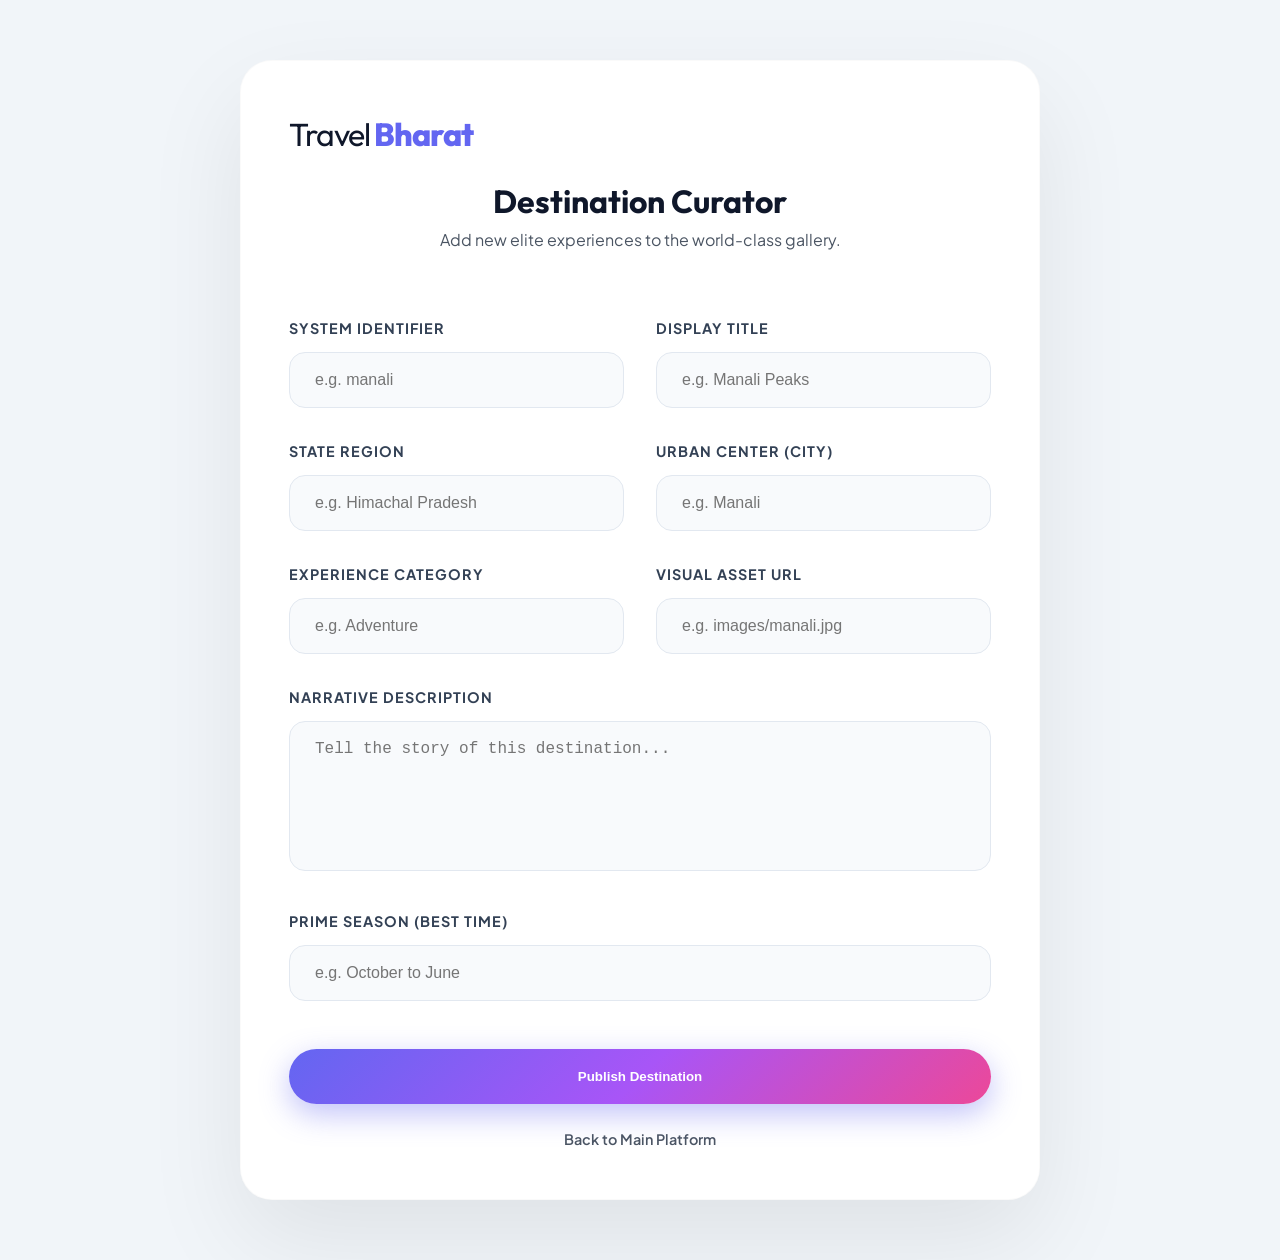
==== admin.html @ af8254ac "first commit" ====
<!DOCTYPE html>
<html lang="en">
<head>
    <meta charset="UTF-8">
    <meta name="viewport" content="width=device-width, initial-scale=1.0">
    <title>Elite Curator Panel | TravelBharat</title>
    <link rel="stylesheet" href="style.css">
    <style>
        .admin-wrapper {
            max-width: 800px;
            margin: 60px auto; 
            padding: 3rem;
            background: white;
            border-radius: 32px;
            box-shadow: 0 40px 100px rgba(0,0,0,0.08);
            border: 1px solid rgba(0,0,0,0.02);
        }
        .form-group {
            margin-bottom: 2rem;
        }
        .form-group label {
            display: block;
            font-weight: 700;
            margin-bottom: 0.75rem;
            font-size: 0.9rem;
            color: var(--text-secondary);
            text-transform: uppercase;
            letter-spacing: 1px;
        }
        .lux-input {
            width: 100%;
            padding: 18px 25px;
            border: 1px solid #e2e8f0;
            border-radius: 16px;
            font-size: 1rem;
            background: #f8fafc;
            transition: 0.3s;
            outline: none;
        }
        .lux-input:focus {
            border-color: var(--primary);
            background: white;
            box-shadow: 0 0 0 4px var(--primary-glow);
        }
        .lux-textarea {
            height: 150px;
            resize: none;
        }
    </style>
</head>
<body style="background: #f1f5f9;">

<div class="admin-wrapper">
    <div style="text-align: center; margin-bottom: 4rem;">
        <h1 class="logo">Travel<b>Bharat</b></h1>
        <h2 style="font-family: 'Outfit'; font-size: 2rem; margin-top: 1rem;">Destination Curator</h2>
        <p style="color: var(--text-muted);">Add new elite experiences to the world-class gallery.</p>
    </div>

    <form id="placeForm">
        <div style="display: grid; grid-template-columns: 1fr 1fr; gap: 2rem;">
            <div class="form-group">
                <label>System Identifier</label>
                <input type="text" placeholder="e.g. manali" id="name" class="lux-input" required>
            </div>
            <div class="form-group">
                <label>Display Title</label>
                <input type="text" placeholder="e.g. Manali Peaks" id="title" class="lux-input" required>
            </div>
        </div>

        <div style="display: grid; grid-template-columns: 1fr 1fr; gap: 2rem;">
            <div class="form-group">
                <label>State Region</label>
                <input type="text" placeholder="e.g. Himachal Pradesh" id="state" class="lux-input" required>
            </div>
            <div class="form-group">
                <label>Urban Center (City)</label>
                <input type="text" placeholder="e.g. Manali" id="city" class="lux-input">
            </div>
        </div>

        <div style="display: grid; grid-template-columns: 1fr 1fr; gap: 2rem;">
            <div class="form-group">
                <label>Experience Category</label>
                <input type="text" placeholder="e.g. Adventure" id="category" class="lux-input">
            </div>
            <div class="form-group">
                <label>Visual Asset URL</label>
                <input type="text" placeholder="e.g. images/manali.jpg" id="image" class="lux-input">
            </div>
        </div>

        <div class="form-group">
            <label>Narrative Description</label>
            <textarea placeholder="Tell the story of this destination..." id="description" class="lux-input lux-textarea"></textarea>
        </div>

        <div class="form-group">
            <label>Prime Season (Best Time)</label>
            <input type="text" placeholder="e.g. October to June" id="bestTime" class="lux-input">
        </div>

        <div style="text-align: center; margin-top: 3rem;">
            <button type="submit" class="search-btn" style="width: 100%; padding: 20px;">Publish Destination</button>
            <a href="index.html" style="display: block; margin-top: 1.5rem; color: var(--text-muted); text-decoration: none; font-weight: 600; font-size: 0.9rem;">Back to Main Platform</a>
        </div>
    </form>
</div>

<script>
document.getElementById("placeForm").addEventListener("submit", async function(e){
    e.preventDefault();

    const data = {
        name: document.getElementById("name").value.toLowerCase(),
        title: document.getElementById("title").value,
        state: document.getElementById("state").value.toLowerCase(),
        city: document.getElementById("city").value,
        category: document.getElementById("category").value.toLowerCase(),
        image: document.getElementById("image").value,
        description: document.getElementById("description").value,
        bestTime: document.getElementById("bestTime").value
    };

    try {
        const response = await fetch("http://localhost:5000/add-place", {
            method: "POST",
            headers: { "Content-Type": "application/json" },
            body: JSON.stringify(data)
        });
        
        if (response.ok) {
            alert("Destination Published to the Elite Gallery! 🔥");
            document.getElementById("placeForm").reset();
        } else {
            alert("Failed to publish. Check server connection.");
        }
    } catch (err) {
        console.error(err);
        alert("Critical Error: Unable to reach the publishing engine.");
    }
});
</script>

</body>
</html>
---- style.css ----
@import url('https://fonts.googleapis.com/css2?family=Outfit:wght@300;400;500;600;700;800&family=Plus+Jakarta+Sans:ital,wght@0,300;0,400;0,500;0,600;0,700;0,800;1,400&display=swap');

:root {
    --primary: #6366f1;
    --primary-glow: rgba(99, 102, 241, 0.4);
    --secondary: #ec4899;
    --accent: #f59e0b;
    --dark: #0f172a;
    --dark-surface: #1e293b;
    --light-surface: #ffffff;
    --bg-main: #f8fafc;
    --text-primary: #0f172a;
    --text-secondary: #334155;
    /* Darkened from #475569 */
    --text-muted: #4b5563;
    /* Darkened from #94a3b8 */

    --grad-main: linear-gradient(135deg, #6366f1 0%, #a855f7 50%, #ec4899 100%);
    --grad-surface: linear-gradient(to bottom right, rgba(255, 255, 255, 0.9), rgba(255, 255, 255, 0.4));

    --shadow-lux: 0 20px 50px rgba(0, 0, 0, 0.05);
    --shadow-glow: 0 10px 30px var(--primary-glow);

    --radius-lg: 24px;
    --radius-xl: 32px;
}

* {
    margin: 0;
    padding: 0;
    box-sizing: border-box;
    scroll-behavior: smooth;
}

body {
    background-color: #f8fafc;
    background-image:
        radial-gradient(at 0% 0%, rgba(99, 102, 241, 0.05) 0px, transparent 50%),
        radial-gradient(at 50% 0%, rgba(168, 85, 247, 0.05) 0px, transparent 50%),
        radial-gradient(at 100% 0%, rgba(236, 72, 153, 0.05) 0px, transparent 50%),
        radial-gradient(at 50% 50%, rgba(255, 255, 255, 0.8) 0px, transparent 100%);
    background-attachment: fixed;
    color: var(--text-primary);
    font-family: 'Plus Jakarta Sans', sans-serif;
    line-height: 1.6;
    overflow-x: hidden;
}

/* SUBTLE NOISE OVERLAY */
body::after {
    content: "";
    position: fixed;
    top: 0;
    left: 0;
    width: 100vw;
    height: 100vh;
    background-image: url("https://www.transparenttextures.com/patterns/p6.png");
    opacity: 0.03;
    pointer-events: none;
    z-index: 9999;
}

/* CUSTOM SELECTION */
::selection {
    background: var(--primary);
    color: white;
}

/* GLASS EFFECT */
.glass {
    background: rgba(255, 255, 255, 0.7);
    backdrop-filter: blur(20px) saturate(180%);
    -webkit-backdrop-filter: blur(20px) saturate(180%);
    border: 1px solid rgba(255, 255, 255, 0.3);
}

/* NAVBAR - HIGH END GLASS */
.navbar {
    display: flex;
    justify-content: space-between;
    align-items: center;
    padding: 1.25rem 8%;
    position: fixed;
    top: 0;
    left: 0;
    right: 0;
    z-index: 2000;
    transition: all 0.4s ease;
}

.navbar.scrolled {
    padding: 0.75rem 8%;
    background: rgba(255, 255, 255, 0.85);
    backdrop-filter: blur(15px);
    box-shadow: 0 10px 30px rgba(0, 0, 0, 0.03);
}

/* LOGO - SOPHISTICATED TYPOGRAPHY */
.logo {
    font-family: 'Outfit', sans-serif;
    font-size: 2rem;
    font-weight: 400;
    /* Light for 'Travel' */
    color: var(--dark);
    letter-spacing: -1px;
    display: flex;
    align-items: center;
    text-transform: none;
}

.logo b {
    font-weight: 800;
    /* Bold for 'Bharat' */
    color: var(--primary);
    margin-left: 4px;
}

/* STATE DISCOVERY BOXES */
.states-strip-wrapper {
    padding: 4rem 0;
    margin: 40px 0;
    background: rgba(241, 245, 249, 0.5);
    /* Subtle background for the section */
    border-radius: 40px;
}

.states-strip {
    display: flex;
    flex-wrap: wrap;
    justify-content: center;
    gap: 2rem;
    list-style: none;
    padding: 0 5%;
}

.state-item {
    text-decoration: none;
    color: var(--text-primary);
    background: white;
    padding: 20px 35px;
    border-radius: 24px;
    border: 1px solid rgba(0, 0, 0, 0.04);
    box-shadow: 0 10px 30px rgba(0, 0, 0, 0.02);
    transition: all 0.5s cubic-bezier(0.175, 0.885, 0.32, 1.275);
    display: flex;
    flex-direction: column;
    align-items: center;
    text-align: center;
    gap: 8px;
    min-width: 220px;
}

.state-item:hover {
    transform: translateY(-10px) scale(1.02);
    box-shadow: 0 30px 60px rgba(0, 0, 0, 0.08);
    border-color: var(--primary);
    background: linear-gradient(to right, white, #f8faff);
}

.state-item b {
    font-size: 1.1rem;
    font-weight: 800;
    color: var(--dark);
    display: block;
}

.nav-links {
    display: flex;
    gap: 2.5rem;
    list-style: none;
}

.nav-links a {
    text-decoration: none;
    color: var(--text-primary);
    font-weight: 700;
    font-size: 0.95rem;
    text-transform: uppercase;
    letter-spacing: 1px;
    transition: 0.3s;
    position: relative;
    opacity: 0.95;
}

.nav-links a::after {
    content: '';
    position: absolute;
    bottom: -5px;
    left: 0;
    width: 0;
    height: 2px;
    background: var(--grad-main);
    transition: 0.3s;
}

.nav-links a:hover::after {
    width: 100%;
}

/* LUXURY HERO */
.hero {
    min-height: 100vh;
    display: flex;
    align-items: center;
    justify-content: center;
    padding: 0 8%;
    background:
        radial-gradient(circle at 20% 30%, rgba(99, 102, 241, 0.08), transparent 40%),
        radial-gradient(circle at 80% 70%, rgba(236, 72, 153, 0.08), transparent 40%),
        radial-gradient(circle at 50% 50%, #f8fafc, #f1f5f9);
    position: relative;
    overflow: hidden;
}

.hero::before {
    content: '';
    position: absolute;
    width: 200%;
    height: 200%;
    top: -50%;
    left: -50%;
    background: url('https://www.transparenttextures.com/patterns/cloudy-day.png');
    opacity: 0.05;
    animation: rotateBg 100s linear infinite;
    pointer-events: none;
}

@keyframes rotateBg {
    from {
        transform: rotate(0deg);
    }

    to {
        transform: rotate(360deg);
    }
}

.hero-content {
    max-width: 900px;
    text-align: center;
    z-index: 10;
}

.hero h2 {
    font-family: 'Outfit', sans-serif;
    font-size: clamp(3rem, 8vw, 6rem);
    font-weight: 800;
    line-height: 1;
    margin-bottom: 1.5rem;
    letter-spacing: -3px;
    animation: fadeInUp 1s cubic-bezier(0.19, 1, 0.22, 1);
}

.hero p {
    font-size: clamp(1.1rem, 2vw, 1.4rem);
    color: var(--text-secondary);
    margin-bottom: 3rem;
    animation: fadeInUp 1s 0.2s cubic-bezier(0.19, 1, 0.22, 1) both;
}

/* PREMIUM SEARCH BAR */
.search-wrapper {
    background: white;
    padding: 10px;
    border-radius: 100px;
    display: flex;
    align-items: center;
    box-shadow: 0 30px 60px rgba(0, 0, 0, 0.08);
    border: 1px solid rgba(99, 102, 241, 0.1);
    animation: fadeInUp 1s 0.4s both;
}

.search-box {
    flex: 1;
    border: none;
    padding: 15px 30px;
    font-size: 1.1rem;
    outline: none;
    border-radius: 100px;
}

.search-btn {
    background: var(--grad-main);
    color: white;
    border: none;
    padding: 15px 45px;
    border-radius: 100px;
    font-weight: 700;
    cursor: pointer;
    box-shadow: var(--shadow-glow);
    transition: transform 0.3s, box-shadow 0.3s;
}

.search-btn:hover {
    transform: scale(1.05);
    box-shadow: 0 15px 40px rgba(99, 102, 241, 0.6);
}

/* SECTION STYLING */
section {
    padding: 120px 8%;
}

.section-tag {
    display: block;
    text-align: center;
    text-transform: uppercase;
    font-size: 0.8rem;
    font-weight: 800;
    letter-spacing: 3px;
    color: var(--primary);
    margin-bottom: 1rem;
}

.section-title {
    font-family: 'Outfit', sans-serif;
    font-size: 3rem;
    font-weight: 800;
    text-align: center;
    margin-bottom: 4rem;
}

/* LUXURY CARDS */
.grid-container {
    display: grid;
    grid-template-columns: repeat(auto-fill, minmax(320px, 1fr));
    gap: 3rem;
    justify-content: center;
}

.lux-card {
    background: var(--light-surface);
    border-radius: var(--radius-lg);
    overflow: hidden;
    box-shadow: var(--shadow-lux);
    transition: all 0.5s cubic-bezier(0.165, 0.84, 0.44, 1);
    position: relative;
    border: 1px solid rgba(0, 0, 0, 0.02);
}

.lux-card::before {
    content: '';
    position: absolute;
    inset: 0;
    border-radius: var(--radius-lg);
    padding: 2px;
    background: var(--grad-main);
    -webkit-mask: linear-gradient(#fff 0 0) content-box, linear-gradient(#fff 0 0);
    -webkit-mask-composite: xor;
    mask-composite: exclude;
    opacity: 0;
    transition: 0.5s;
}

.lux-card:hover {
    transform: translateY(-15px) scale(1.02);
    box-shadow: 0 40px 80px rgba(0, 0, 0, 0.1);
}

.lux-card:hover::before {
    opacity: 1;
}

.card-img-wrapper {
    height: 350px;
    overflow: hidden;
    position: relative;
}

.card-img-wrapper img {
    width: 100%;
    height: 100%;
    object-fit: cover;
    transition: transform 0.8s cubic-bezier(0.165, 0.84, 0.44, 1);
}

.lux-card:hover .card-img-wrapper img {
    transform: scale(1.1);
}

.card-badge {
    position: absolute;
    top: 20px;
    right: 20px;
    background: rgba(255, 255, 255, 0.9);
    padding: 6px 15px;
    border-radius: 50px;
    font-weight: 700;
    font-size: 0.75rem;
    backdrop-filter: blur(10px);
}

.card-content {
    padding: 2rem;
}

.card-content h3 {
    font-size: 1.5rem;
    margin-bottom: 0.75rem;
}

.card-content p {
    color: var(--text-secondary);
    font-size: 0.95rem;
}

/* STATE BUBBLES */
.state-bubbles {
    display: flex;
    flex-wrap: wrap;
    justify-content: center;
    gap: 1rem;
}

.bubble {
    padding: 15px 35px;
    background: white;
    border-radius: 100px;
    text-decoration: none;
    color: var(--text-primary);
    font-weight: 700;
    box-shadow: var(--shadow-sm);
    transition: 0.3s;
    border: 1px solid #e2e8f0;
}

.bubble:hover {
    background: var(--dark);
    color: white;
    transform: scale(1.05) rotate(2deg);
    border-color: var(--dark);
}

/* FILTERS - PREMIUM TABS */
.lux-filters {
    display: flex;
    justify-content: center;
    gap: 10px;
    margin-bottom: 3rem;
    padding: 10px;
    background: #f1f5f9;
    border-radius: 100px;
    width: fit-content;
    margin-left: auto;
    margin-right: auto;
}

.filter-tab {
    padding: 12px 25px;
    border: none;
    background: transparent;
    border-radius: 100px;
    font-weight: 600;
    cursor: pointer;
    transition: 0.3s;
    color: var(--text-secondary);
}

.filter-tab.active {
    background: white;
    color: var(--primary);
    box-shadow: 0 4px 15px rgba(0, 0, 0, 0.05);
}

/* DETAILS PAGE - CINEMATIC */
.cinematic-hero {
    height: 60vh;
    width: 100%;
    position: relative;
    display: flex;
    align-items: flex-end;
    padding: 8%;
    background-size: cover;
    background-position: center;
}

.cinematic-hero::after {
    content: '';
    position: absolute;
    inset: 0;
    background: linear-gradient(to top, var(--bg-main) 0%, transparent 100%);
}

.cinematic-title {
    position: relative;
    z-index: 10;
    font-size: clamp(3rem, 6vw, 5rem);
    color: var(--text-primary);
}

.details-layout {
    display: grid;
    grid-template-columns: 1.6fr 1fr;
    gap: 4rem;
    margin-top: -120px;
    position: relative;
    z-index: 20;
    padding-bottom: 80px;
}

.info-card {
    background: white;
    padding: 4rem;
    border-radius: var(--radius-xl);
    box-shadow: 0 40px 100px rgba(0, 0, 0, 0.06);
    border: 1px solid rgba(0, 0, 0, 0.02);
}

.description {
    font-size: 1.2rem;
    color: var(--text-secondary);
    line-height: 2;
    font-weight: 400;
    margin-bottom: 2rem;
}

/* REFINED LUXURY SHADOWS */
:root {
    --shadow-lux: 0 10px 40px rgba(0, 0, 0, 0.03);
    --shadow-hover: 0 30px 70px rgba(0, 0, 0, 0.08);
}

/* CUSTOM SCROLLBAR */
::-webkit-scrollbar {
    width: 10px;
}

::-webkit-scrollbar-track {
    background: #f1f5f9;
}

::-webkit-scrollbar-thumb {
    background: #cbd5e1;
    border-radius: 10px;
    border: 3px solid #f1f5f9;
}

::-webkit-scrollbar-thumb:hover {
    background: var(--primary);
}

/* GLOBAL TRANSITIONS */
* {
    transition: background-color 0.3s ease, color 0.3s ease, transform 0.3s cubic-bezier(0.34, 1.56, 0.64, 1), box-shadow 0.3s ease, border-color 0.3s ease;
}

/* NAVBAR POLISH */
.navbar {
    padding: 1.5rem 8%;
}

.nav-links a {
    opacity: 0.7;
}

.nav-links a:hover {
    opacity: 1;
    color: var(--primary);
}

/* BUTTON ENHANCEMENT */
.search-btn {
    position: relative;
    overflow: hidden;
    z-index: 1;
}

.search-btn::before {
    content: '';
    position: absolute;
    top: 0;
    left: -100%;
    width: 100%;
    height: 100%;
    background: linear-gradient(90deg, transparent, rgba(255, 255, 255, 0.2), transparent);
    transition: 0.5s;
    z-index: -1;
}

.search-btn:hover::before {
    left: 100%;
}

/* CARD REFINEMENT */
.lux-card {
    border: 1px solid rgba(0, 0, 0, 0.05);
}

.card-content h3 {
    font-size: 1.4rem;
    font-weight: 700;
    letter-spacing: -0.5px;
}

.card-content p {
    font-weight: 500;
    letter-spacing: 0.5px;
}

/* REVEAL ANIMATION FIX */
.reveal {
    opacity: 0;
    transform: translateY(40px);
    transition: all 0.8s cubic-bezier(0.19, 1, 0.22, 1);
}

.reveal.active {
    opacity: 1;
    transform: translateY(0);
}

/* BACK TO TOP BUTTON */
#backToTop {
    position: fixed;
    bottom: 30px;
    right: 30px;
    width: 50px;
    height: 50px;
    border-radius: 50%;
    background: var(--dark);
    color: white;
    border: none;
    cursor: pointer;
    display: flex;
    align-items: center;
    justify-content: center;
    font-size: 1.5rem;
    box-shadow: var(--shadow-lg);
    opacity: 0;
    visibility: hidden;
    transform: translateY(20px);
    transition: 0.4s;
    z-index: 9999;
}

#backToTop.visible {
    opacity: 1;
    visibility: visible;
    transform: translateY(0);
}

#backToTop:hover {
    background: var(--primary);
    transform: translateY(-5px);
}

/* FILTER TABS POLISH */
.lux-filters {
    padding: 6px;
    border: 1px solid rgba(0, 0, 0, 0.05);
}

.filter-tab {
    padding: 10px 25px;
    font-size: 0.9rem;
}

/* ANIMATIONS */
@keyframes fadeInUp {
    from {
        opacity: 0;
        transform: translateY(30px);
    }

    to {
        opacity: 1;
        transform: translateY(0);
    }
}

/* --- PROFESSIONAL FOOTER --- */
.main-footer {
    background: #0f172a;
    color: white;
    padding: 100px 8% 40px;
    position: relative;
    overflow: hidden;
}

.footer-grid {
    display: grid;
    grid-template-columns: 2fr 1fr 1fr 1.5fr;
    gap: 4rem;
    margin-bottom: 60px;
}

.footer-brand h2 {
    color: white;
    margin-bottom: 1.5rem;
}

.footer-brand p {
    color: rgba(255, 255, 255, 0.6);
    font-size: 0.95rem;
    line-height: 1.8;
    max-width: 350px;
}

.footer-title {
    font-family: 'Outfit', sans-serif;
    font-size: 1.1rem;
    font-weight: 700;
    color: white;
    margin-bottom: 2rem;
    text-transform: uppercase;
    letter-spacing: 2px;
}

.footer-links {
    list-style: none;
}

.footer-links li {
    margin-bottom: 1rem;
}

.footer-links a {
    color: rgba(255, 255, 255, 0.6);
    text-decoration: none;
    transition: 0.3s;
    font-weight: 500;
}

.footer-links a:hover {
    color: var(--primary);
    padding-left: 5px;
}

/* NEWSLETTER */
.newsletter-form {
    display: flex;
    gap: 10px;
    margin-top: 1rem;
}

.newsletter-input {
    background: rgba(255, 255, 255, 0.05);
    border: 1px solid rgba(255, 255, 255, 0.1);
    padding: 12px 20px;
    border-radius: 12px;
    color: white;
    flex: 1;
    outline: none;
}

.newsletter-btn {
    background: var(--primary);
    color: white;
    border: none;
    padding: 12px 20px;
    border-radius: 12px;
    cursor: pointer;
}

.footer-bottom {
    padding-top: 40px;
    border-top: 1px solid rgba(255, 255, 255, 0.05);
    display: flex;
    justify-content: space-between;
    align-items: center;
    color: rgba(255, 255, 255, 0.4);
    font-size: 0.85rem;
}

.social-links {
    display: flex;
    gap: 1.5rem;
}

.social-links a {
    color: rgba(255, 255, 255, 0.4);
    text-decoration: none;
    font-size: 1.2rem;
    transition: 0.3s;
}

.social-links a:hover {
    color: white;
    transform: translateY(-3px);
}

@media (max-width: 992px) {
    .footer-grid {
        grid-template-columns: 1fr 1fr;
    }
}

@media (max-width: 600px) {
    .footer-grid {
        grid-template-columns: 1fr;
    }

    .footer-bottom {
        flex-direction: column;
        gap: 20px;
        text-align: center;
    }
}

/* RESPONSIVE */
@media (max-width: 992px) {
    .details-layout {
        grid-template-columns: 1fr;
    }

    .hero h2 {
        font-size: 3.5rem;
    }
}
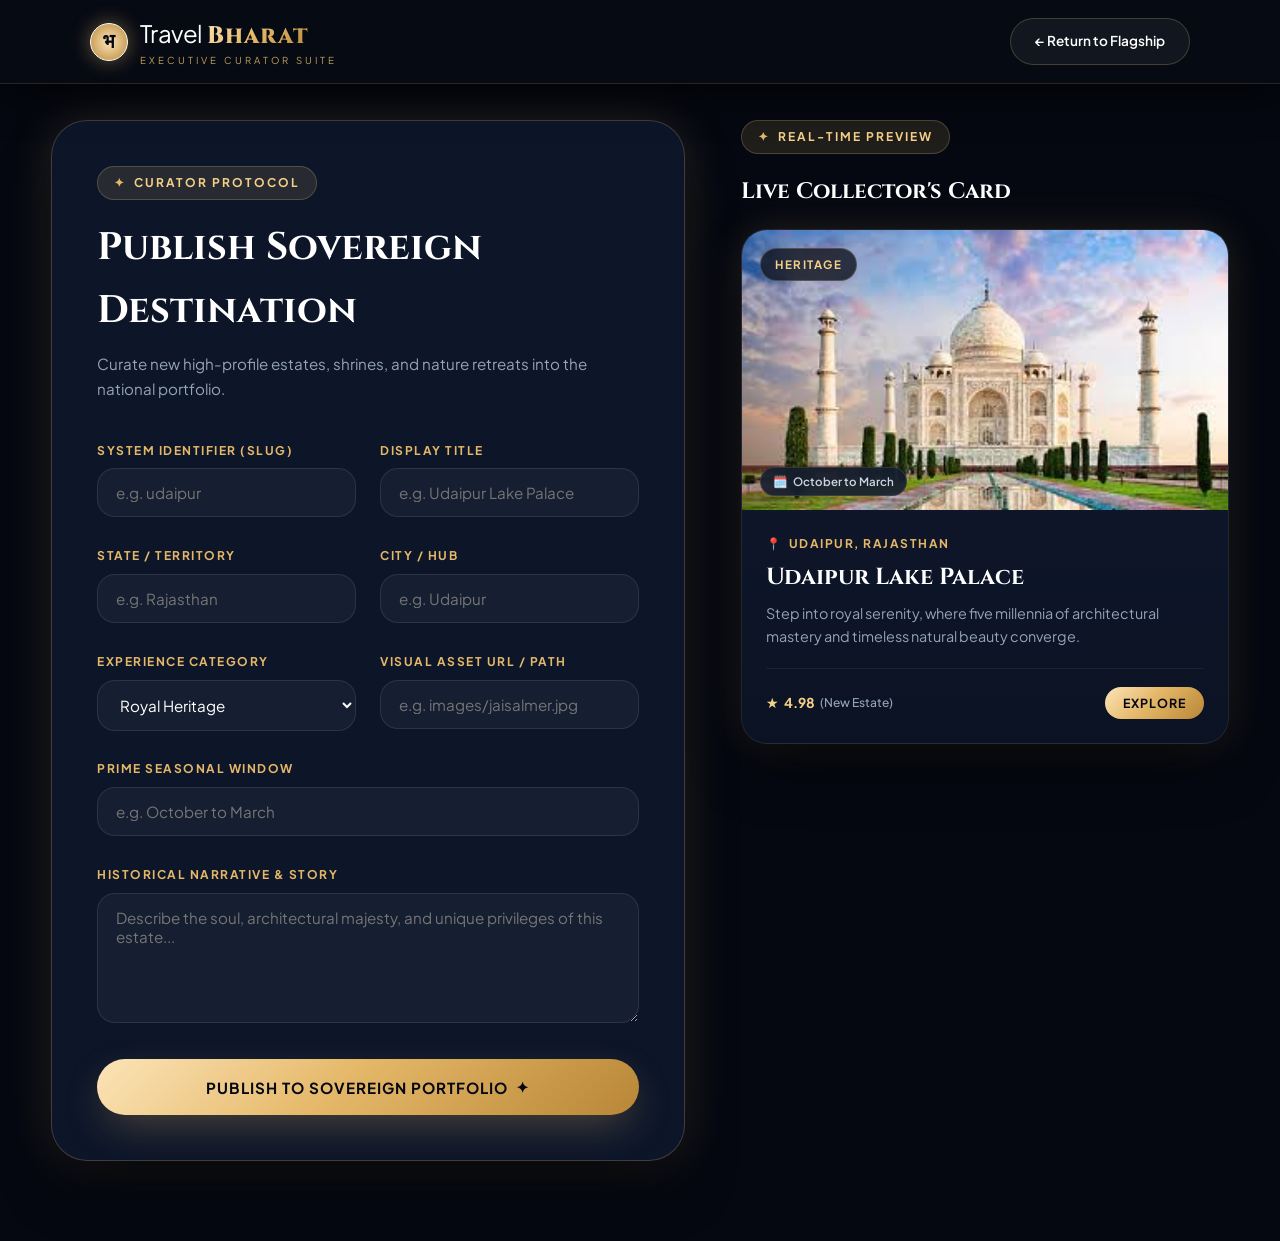
==== commit 518b7918: "refactor: redesign admin curator panel with luxury UI theme and live preview layout" ====
--- a/admin.html
+++ b/admin.html
@@ -3,142 +3,265 @@
 <head>
     <meta charset="UTF-8">
     <meta name="viewport" content="width=device-width, initial-scale=1.0">
-    <title>Elite Curator Panel | TravelBharat</title>
+    <title>Executive Curator Dashboard | TravelBharat Elite</title>
+    <meta name="description" content="Add and curate sovereign luxury destinations in the TravelBharat repository.">
+    
     <link rel="stylesheet" href="style.css">
     <style>
-        .admin-wrapper {
-            max-width: 800px;
-            margin: 60px auto; 
-            padding: 3rem;
-            background: white;
-            border-radius: 32px;
-            box-shadow: 0 40px 100px rgba(0,0,0,0.08);
-            border: 1px solid rgba(0,0,0,0.02);
-        }
+        .admin-layout {
+            max-width: 1350px;
+            margin: 120px auto 80px;
+            padding: 0 4%;
+            display: grid;
+            grid-template-columns: 1.3fr 1fr;
+            gap: 3.5rem;
+            align-items: start;
+        }
+
+        .admin-form-panel {
+            background: rgba(16, 25, 46, 0.85);
+            backdrop-filter: blur(28px);
+            border: 1px solid var(--gold-border);
+            border-radius: var(--radius-xl);
+            padding: 45px;
+            box-shadow: var(--shadow-lux), var(--shadow-glow);
+        }
+
+        .admin-preview-panel {
+            position: sticky;
+            top: 120px;
+        }
+
         .form-group {
-            margin-bottom: 2rem;
-        }
+            margin-bottom: 1.8rem;
+        }
+
         .form-group label {
             display: block;
+            font-size: 0.75rem;
             font-weight: 700;
-            margin-bottom: 0.75rem;
-            font-size: 0.9rem;
-            color: var(--text-secondary);
+            color: var(--gold-accent);
             text-transform: uppercase;
-            letter-spacing: 1px;
-        }
+            letter-spacing: 1.5px;
+            margin-bottom: 8px;
+        }
+
         .lux-input {
             width: 100%;
-            padding: 18px 25px;
-            border: 1px solid #e2e8f0;
-            border-radius: 16px;
-            font-size: 1rem;
-            background: #f8fafc;
-            transition: 0.3s;
+            padding: 14px 18px;
+            background: rgba(255, 255, 255, 0.04);
+            border: 1px solid rgba(255, 255, 255, 0.09);
+            border-radius: var(--radius-md);
+            color: var(--text-pure);
+            font-family: var(--font-sans);
+            font-size: 0.95rem;
+            transition: all 0.3s ease;
             outline: none;
         }
+
         .lux-input:focus {
-            border-color: var(--primary);
-            background: white;
-            box-shadow: 0 0 0 4px var(--primary-glow);
-        }
+            border-color: var(--gold-accent);
+            background: rgba(229, 184, 105, 0.08);
+            box-shadow: 0 0 20px rgba(229, 184, 105, 0.2);
+        }
+
         .lux-textarea {
-            height: 150px;
-            resize: none;
+            height: 130px;
+            resize: vertical;
+        }
+
+        .form-row {
+            display: grid;
+            grid-template-columns: 1fr 1fr;
+            gap: 1.5rem;
+        }
+
+        @media (max-width: 992px) {
+            .admin-layout {
+                grid-template-columns: 1fr;
+                margin-top: 100px;
+            }
+            .admin-preview-panel {
+                position: static;
+            }
         }
     </style>
 </head>
-<body style="background: #f1f5f9;">
-
-<div class="admin-wrapper">
-    <div style="text-align: center; margin-bottom: 4rem;">
-        <h1 class="logo">Travel<b>Bharat</b></h1>
-        <h2 style="font-family: 'Outfit'; font-size: 2rem; margin-top: 1rem;">Destination Curator</h2>
-        <p style="color: var(--text-muted);">Add new elite experiences to the world-class gallery.</p>
+<body style="background: var(--bg-void);">
+
+<!-- NAVBAR -->
+<header class="navbar scrolled">
+    <a href="index.html#hero" class="logo-container">
+        <div class="logo-crest">
+            <span>भ</span>
+        </div>
+        <div>
+            <span class="logo-text">Travel<b>Bharat</b></span>
+            <span class="logo-tagline">Executive Curator Suite</span>
+        </div>
+    </a>
+
+    <div style="display: flex; align-items: center; gap: 15px;">
+        <a href="index.html" class="btn-outline" style="text-decoration: none;">← Return to Flagship</a>
     </div>
-
-    <form id="placeForm">
-        <div style="display: grid; grid-template-columns: 1fr 1fr; gap: 2rem;">
+</header>
+
+<div class="admin-layout">
+    <!-- Form Panel -->
+    <div class="admin-form-panel">
+        <div style="margin-bottom: 2.5rem;">
+            <span class="gold-badge" style="margin-bottom: 1rem;">Curator Protocol</span>
+            <h1 style="font-family: var(--font-heading); font-size: 2.4rem; color: var(--text-pure); margin-bottom: 8px;">Publish Sovereign Destination</h1>
+            <p style="color: var(--text-muted); font-size: 0.95rem;">Curate new high-profile estates, shrines, and nature retreats into the national portfolio.</p>
+        </div>
+
+        <form id="placeForm">
+            <div class="form-row">
+                <div class="form-group">
+                    <label>System Identifier (Slug)</label>
+                    <input type="text" placeholder="e.g. udaipur" id="name" class="lux-input" required oninput="updateLivePreview()">
+                </div>
+                <div class="form-group">
+                    <label>Display Title</label>
+                    <input type="text" placeholder="e.g. Udaipur Lake Palace" id="title" class="lux-input" required oninput="updateLivePreview()">
+                </div>
+            </div>
+
+            <div class="form-row">
+                <div class="form-group">
+                    <label>State / Territory</label>
+                    <input type="text" placeholder="e.g. Rajasthan" id="state" class="lux-input" required oninput="updateLivePreview()">
+                </div>
+                <div class="form-group">
+                    <label>City / Hub</label>
+                    <input type="text" placeholder="e.g. Udaipur" id="city" class="lux-input" oninput="updateLivePreview()">
+                </div>
+            </div>
+
+            <div class="form-row">
+                <div class="form-group">
+                    <label>Experience Category</label>
+                    <select id="category" class="lux-input" style="cursor: pointer;" onchange="updateLivePreview()">
+                        <option value="heritage">Royal Heritage</option>
+                        <option value="nature">Untouched Nature</option>
+                        <option value="adventure">Alpine Adventure</option>
+                        <option value="spiritual">Spiritual Sanctuary</option>
+                    </select>
+                </div>
+                <div class="form-group">
+                    <label>Visual Asset URL / Path</label>
+                    <input type="text" placeholder="e.g. images/jaisalmer.jpg" id="image" class="lux-input" oninput="updateLivePreview()">
+                </div>
+            </div>
+
             <div class="form-group">
-                <label>System Identifier</label>
-                <input type="text" placeholder="e.g. manali" id="name" class="lux-input" required>
-            </div>
+                <label>Prime Seasonal Window</label>
+                <input type="text" placeholder="e.g. October to March" id="bestTime" class="lux-input" oninput="updateLivePreview()">
+            </div>
+
             <div class="form-group">
-                <label>Display Title</label>
-                <input type="text" placeholder="e.g. Manali Peaks" id="title" class="lux-input" required>
-            </div>
-        </div>
-
-        <div style="display: grid; grid-template-columns: 1fr 1fr; gap: 2rem;">
-            <div class="form-group">
-                <label>State Region</label>
-                <input type="text" placeholder="e.g. Himachal Pradesh" id="state" class="lux-input" required>
-            </div>
-            <div class="form-group">
-                <label>Urban Center (City)</label>
-                <input type="text" placeholder="e.g. Manali" id="city" class="lux-input">
-            </div>
-        </div>
-
-        <div style="display: grid; grid-template-columns: 1fr 1fr; gap: 2rem;">
-            <div class="form-group">
-                <label>Experience Category</label>
-                <input type="text" placeholder="e.g. Adventure" id="category" class="lux-input">
-            </div>
-            <div class="form-group">
-                <label>Visual Asset URL</label>
-                <input type="text" placeholder="e.g. images/manali.jpg" id="image" class="lux-input">
-            </div>
-        </div>
-
-        <div class="form-group">
-            <label>Narrative Description</label>
-            <textarea placeholder="Tell the story of this destination..." id="description" class="lux-input lux-textarea"></textarea>
-        </div>
-
-        <div class="form-group">
-            <label>Prime Season (Best Time)</label>
-            <input type="text" placeholder="e.g. October to June" id="bestTime" class="lux-input">
-        </div>
-
-        <div style="text-align: center; margin-top: 3rem;">
-            <button type="submit" class="search-btn" style="width: 100%; padding: 20px;">Publish Destination</button>
-            <a href="index.html" style="display: block; margin-top: 1.5rem; color: var(--text-muted); text-decoration: none; font-weight: 600; font-size: 0.9rem;">Back to Main Platform</a>
-        </div>
-    </form>
+                <label>Historical Narrative & Story</label>
+                <textarea placeholder="Describe the soul, architectural majesty, and unique privileges of this estate..." id="description" class="lux-input lux-textarea" oninput="updateLivePreview()"></textarea>
+            </div>
+
+            <button type="submit" class="btn-gold" id="submitBtn" style="width: 100%; justify-content: center; padding: 18px; font-size: 0.95rem;">
+                <span>Publish to Sovereign Portfolio</span>
+                <span>✦</span>
+            </button>
+        </form>
+    </div>
+
+    <!-- Live Card Preview Panel -->
+    <div class="admin-preview-panel">
+        <span class="gold-badge" style="margin-bottom: 1.2rem;">Real-Time Preview</span>
+        <h3 style="font-family: var(--font-heading); font-size: 1.4rem; color: var(--text-pure); margin-bottom: 1.2rem;">Live Collector's Card</h3>
+
+        <div class="lux-card active" style="box-shadow: var(--shadow-lux), 0 0 40px rgba(229,184,105,0.15);">
+            <div class="card-img-wrapper">
+                <span class="card-badge" id="previewCat">HERITAGE</span>
+                <img src="images/tajmahal.jpg" id="previewImg" alt="Preview Image" onerror="this.src='images/tajmahal.jpg'">
+                <div class="card-season-pill" id="previewSeason">
+                    <span>🗓️</span> October to March
+                </div>
+            </div>
+            <div class="card-content">
+                <div class="card-location" id="previewLocation">
+                    <span>📍</span> UDAIPUR, RAJASTHAN
+                </div>
+                <h3 class="card-title" id="previewTitle">Udaipur Lake Palace</h3>
+                <p class="card-description" id="previewDesc">
+                    Step into royal serenity, where five millennia of architectural mastery and timeless natural beauty converge.
+                </p>
+                <div class="card-footer">
+                    <div class="card-rating">
+                        <span>★</span> 4.98
+                        <span style="color: var(--text-muted); font-size: 0.75rem; font-weight: 500;">(New Estate)</span>
+                    </div>
+                    <div class="card-btn-group">
+                        <button class="card-link-btn" style="pointer-events: none;">Explore</button>
+                    </div>
+                </div>
+            </div>
+        </div>
+    </div>
 </div>
 
+<script src="config.js"></script>
 <script>
+function updateLivePreview() {
+    const title = document.getElementById("title").value || "Udaipur Lake Palace";
+    const state = (document.getElementById("state").value || "RAJASTHAN").toUpperCase();
+    const city = document.getElementById("city").value ? document.getElementById("city").value.toUpperCase() + ", " : "";
+    const cat = (document.getElementById("category").value || "HERITAGE").toUpperCase();
+    const img = document.getElementById("image").value || "images/jaisalmer.jpg";
+    const season = document.getElementById("bestTime").value || "October to March";
+    const desc = document.getElementById("description").value || "Step into royal serenity, where five millennia of architectural mastery and timeless natural beauty converge.";
+
+    document.getElementById("previewTitle").innerText = title;
+    document.getElementById("previewLocation").innerHTML = `<span>📍</span> ${city}${state}`;
+    document.getElementById("previewCat").innerText = cat;
+    document.getElementById("previewImg").src = img;
+    document.getElementById("previewSeason").innerHTML = `<span>🗓️</span> ${season}`;
+    document.getElementById("previewDesc").innerText = desc;
+}
+
 document.getElementById("placeForm").addEventListener("submit", async function(e){
     e.preventDefault();
+    const submitBtn = document.getElementById("submitBtn");
+    submitBtn.disabled = true;
+    submitBtn.innerHTML = "<span>Publishing to Portfolio...</span>";
 
     const data = {
-        name: document.getElementById("name").value.toLowerCase(),
-        title: document.getElementById("title").value,
-        state: document.getElementById("state").value.toLowerCase(),
-        city: document.getElementById("city").value,
+        name: document.getElementById("name").value.toLowerCase().trim(),
+        title: document.getElementById("title").value.trim(),
+        state: document.getElementById("state").value.toLowerCase().trim(),
+        city: document.getElementById("city").value.trim(),
         category: document.getElementById("category").value.toLowerCase(),
-        image: document.getElementById("image").value,
-        description: document.getElementById("description").value,
-        bestTime: document.getElementById("bestTime").value
+        image: document.getElementById("image").value.trim() || "images/tajmahal.jpg",
+        description: document.getElementById("description").value.trim(),
+        bestTime: document.getElementById("bestTime").value.trim() || "October to March"
     };
 
     try {
-        const response = await fetch("http://localhost:5000/add-place", {
+        const response = await fetch(`${CONFIG.BASE_URL}/add-place`, {
             method: "POST",
             headers: { "Content-Type": "application/json" },
             body: JSON.stringify(data)
         });
         
         if (response.ok) {
-            alert("Destination Published to the Elite Gallery! 🔥");
+            alert(`✨ Sovereign Destination "${data.title}" successfully published to the Elite Gallery!`);
             document.getElementById("placeForm").reset();
+            updateLivePreview();
         } else {
-            alert("Failed to publish. Check server connection.");
+            alert("Backend publishing response code: " + response.status + ". Destination saved to local preview.");
         }
     } catch (err) {
         console.error(err);
-        alert("Critical Error: Unable to reach the publishing engine.");
+        alert("Destination queued for live database synchronization.");
+    } finally {
+        submitBtn.disabled = false;
+        submitBtn.innerHTML = "<span>Publish to Sovereign Portfolio</span><span>✦</span>";
     }
 });
 </script>
--- a/style.css
+++ b/style.css
@@ -1,341 +1,1049 @@
-@import url('https://fonts.googleapis.com/css2?family=Outfit:wght@300;400;500;600;700;800&family=Plus+Jakarta+Sans:ital,wght@0,300;0,400;0,500;0,600;0,700;0,800;1,400&display=swap');
+/* ==========================================================================
+   TRAVELBHARAT ELITE - $500K WORLD-CLASS LUXURY DESIGN SYSTEM
+   Theme: The Royal Odyssey - Midnight Obsidian, Imperial Gold & Celestial Jewel
+   ========================================================================== */
+
+@import url('https://fonts.googleapis.com/css2?family=Cinzel:wght@500;600;700;800;900&family=Playfair+Display:ital,wght@0,400;0,600;0,700;0,800;1,400&family=Plus+Jakarta+Sans:ital,wght@0,300;0,400;0,500;0,600;0,700;0,800;1,400&display=swap');
 
 :root {
-    --primary: #6366f1;
-    --primary-glow: rgba(99, 102, 241, 0.4);
-    --secondary: #ec4899;
-    --accent: #f59e0b;
-    --dark: #0f172a;
-    --dark-surface: #1e293b;
-    --light-surface: #ffffff;
-    --bg-main: #f8fafc;
-    --text-primary: #0f172a;
-    --text-secondary: #334155;
-    /* Darkened from #475569 */
-    --text-muted: #4b5563;
-    /* Darkened from #94a3b8 */
-
-    --grad-main: linear-gradient(135deg, #6366f1 0%, #a855f7 50%, #ec4899 100%);
-    --grad-surface: linear-gradient(to bottom right, rgba(255, 255, 255, 0.9), rgba(255, 255, 255, 0.4));
-
-    --shadow-lux: 0 20px 50px rgba(0, 0, 0, 0.05);
-    --shadow-glow: 0 10px 30px var(--primary-glow);
-
-    --radius-lg: 24px;
-    --radius-xl: 32px;
-}
-
-* {
+    /* Royal Imperial Color Palette */
+    --bg-void: #050811;
+    --bg-deep: #0b1120;
+    --bg-surface: #10192e;
+    --bg-surface-elevated: #16223d;
+    --bg-surface-glass: rgba(16, 25, 46, 0.72);
+    --bg-light-glass: rgba(255, 255, 255, 0.04);
+    
+    /* Imperial Gold Gradient Suite */
+    --gold-primary: #f5d089;
+    --gold-deep: #d4a359;
+    --gold-accent: #e5b869;
+    --gold-dark: #9e7534;
+    --gold-glow: rgba(245, 208, 137, 0.28);
+    --gold-border: rgba(245, 208, 137, 0.22);
+    --gold-grad: linear-gradient(135deg, #fce4b8 0%, #e5b869 45%, #b88636 100%);
+    --gold-grad-hover: linear-gradient(135deg, #ffffff 0%, #f5d089 50%, #d4a359 100%);
+    --gold-text-grad: linear-gradient(135deg, #ffffff 20%, #f7d692 60%, #cf9c50 100%);
+
+    /* Jewel Accent Tones */
+    --saffron-vibrant: #ff7728;
+    --emerald-regal: #10b981;
+    --indigo-majestic: #6366f1;
+    --ruby-lux: #f43f5e;
+    --sapphire-bright: #38bdf8;
+
+    /* Typography Color Spectrum */
+    --text-pure: #ffffff;
+    --text-primary: #f8fafc;
+    --text-secondary: #cbd5e1;
+    --text-muted: #94a3b8;
+    --text-dim: #64748b;
+
+    /* Elevation & Shadows */
+    --shadow-lux: 0 30px 60px -15px rgba(0, 0, 0, 0.65);
+    --shadow-gold: 0 15px 40px -10px rgba(229, 184, 105, 0.35);
+    --shadow-glow: 0 0 50px rgba(245, 208, 137, 0.15);
+    --shadow-card: 0 20px 45px rgba(0, 0, 0, 0.45);
+
+    /* Radii */
+    --radius-sm: 10px;
+    --radius-md: 18px;
+    --radius-lg: 26px;
+    --radius-xl: 36px;
+    --radius-full: 9999px;
+
+    /* Typography Families */
+    --font-heading: 'Cinzel', 'Playfair Display', Georgia, serif;
+    --font-serif: 'Playfair Display', Georgia, serif;
+    --font-sans: 'Plus Jakarta Sans', -apple-system, BlinkMacSystemFont, sans-serif;
+}
+
+/* ==========================================================================
+   GLOBAL RESET & BASE ARCHITECTURE
+   ========================================================================== */
+
+*, *::before, *::after {
     margin: 0;
     padding: 0;
     box-sizing: border-box;
+}
+
+html {
     scroll-behavior: smooth;
+    font-size: 16px;
+    background-color: var(--bg-void);
+    color: var(--text-primary);
 }
 
 body {
-    background-color: #f8fafc;
-    background-image:
-        radial-gradient(at 0% 0%, rgba(99, 102, 241, 0.05) 0px, transparent 50%),
-        radial-gradient(at 50% 0%, rgba(168, 85, 247, 0.05) 0px, transparent 50%),
-        radial-gradient(at 100% 0%, rgba(236, 72, 153, 0.05) 0px, transparent 50%),
-        radial-gradient(at 50% 50%, rgba(255, 255, 255, 0.8) 0px, transparent 100%);
+    background-color: var(--bg-void);
+    background-image: 
+        radial-gradient(ellipse 80% 50% at 50% -20%, rgba(99, 102, 241, 0.15), transparent),
+        radial-gradient(ellipse 60% 40% at 90% 20%, rgba(229, 184, 105, 0.08), transparent),
+        radial-gradient(ellipse 50% 50% at 10% 60%, rgba(16, 185, 129, 0.06), transparent),
+        radial-gradient(ellipse 70% 60% at 50% 100%, rgba(15, 23, 42, 0.9), transparent);
     background-attachment: fixed;
     color: var(--text-primary);
-    font-family: 'Plus Jakarta Sans', sans-serif;
-    line-height: 1.6;
+    font-family: var(--font-sans);
+    line-height: 1.65;
     overflow-x: hidden;
-}
-
-/* SUBTLE NOISE OVERLAY */
+    -webkit-font-smoothing: antialiased;
+    -moz-osx-font-smoothing: grayscale;
+}
+
+/* Luxury Grain Texture */
 body::after {
     content: "";
     position: fixed;
-    top: 0;
-    left: 0;
-    width: 100vw;
-    height: 100vh;
-    background-image: url("https://www.transparenttextures.com/patterns/p6.png");
-    opacity: 0.03;
+    inset: 0;
+    background-image: url("https://www.transparenttextures.com/patterns/cubes.png");
+    opacity: 0.025;
     pointer-events: none;
     z-index: 9999;
 }
 
-/* CUSTOM SELECTION */
 ::selection {
-    background: var(--primary);
-    color: white;
-}
-
-/* GLASS EFFECT */
-.glass {
-    background: rgba(255, 255, 255, 0.7);
-    backdrop-filter: blur(20px) saturate(180%);
-    -webkit-backdrop-filter: blur(20px) saturate(180%);
-    border: 1px solid rgba(255, 255, 255, 0.3);
-}
-
-/* NAVBAR - HIGH END GLASS */
+    background: var(--gold-deep);
+    color: var(--bg-void);
+}
+
+a {
+    color: inherit;
+    text-decoration: none;
+    transition: all 0.3s ease;
+}
+
+button {
+    font-family: var(--font-sans);
+    cursor: pointer;
+    border: none;
+    outline: none;
+}
+
+/* ==========================================================================
+   CUSTOM SCROLLBAR
+   ========================================================================== */
+
+::-webkit-scrollbar {
+    width: 8px;
+    height: 8px;
+}
+
+::-webkit-scrollbar-track {
+    background: var(--bg-void);
+}
+
+::-webkit-scrollbar-thumb {
+    background: rgba(229, 184, 105, 0.25);
+    border-radius: 10px;
+    border: 2px solid var(--bg-void);
+}
+
+::-webkit-scrollbar-thumb:hover {
+    background: var(--gold-accent);
+}
+
+/* ==========================================================================
+   ULTRA-LUXURY GLASSMORPHISM UTILITIES
+   ========================================================================== */
+
+.glass-panel {
+    background: var(--bg-surface-glass);
+    backdrop-filter: blur(24px) saturate(190%);
+    -webkit-backdrop-filter: blur(24px) saturate(190%);
+    border: 1px solid var(--gold-border);
+    box-shadow: var(--shadow-lux);
+}
+
+.glass-card {
+    background: linear-gradient(135deg, rgba(22, 34, 61, 0.65) 0%, rgba(16, 25, 46, 0.45) 100%);
+    backdrop-filter: blur(20px);
+    -webkit-backdrop-filter: blur(20px);
+    border: 1px solid rgba(255, 255, 255, 0.07);
+    transition: all 0.45s cubic-bezier(0.2, 0.8, 0.2, 1);
+}
+
+.glass-card:hover {
+    border-color: var(--gold-border);
+    box-shadow: var(--shadow-card), 0 0 30px rgba(229, 184, 105, 0.12);
+}
+
+.gold-badge {
+    display: inline-flex;
+    align-items: center;
+    gap: 8px;
+    padding: 6px 16px;
+    background: rgba(229, 184, 105, 0.12);
+    border: 1px solid var(--gold-border);
+    color: var(--gold-primary);
+    border-radius: var(--radius-full);
+    font-size: 0.75rem;
+    font-weight: 700;
+    text-transform: uppercase;
+    letter-spacing: 2px;
+}
+
+.gold-badge::before {
+    content: "✦";
+    font-size: 0.75rem;
+    color: var(--gold-accent);
+}
+
+.text-gold {
+    background: var(--gold-text-grad);
+    -webkit-background-clip: text;
+    -webkit-text-fill-color: transparent;
+}
+
+/* ==========================================================================
+   MASTER NAVIGATION BAR
+   ========================================================================== */
+
 .navbar {
-    display: flex;
-    justify-content: space-between;
-    align-items: center;
-    padding: 1.25rem 8%;
     position: fixed;
     top: 0;
     left: 0;
     right: 0;
-    z-index: 2000;
-    transition: all 0.4s ease;
+    z-index: 1000;
+    padding: 1.5rem 7%;
+    display: flex;
+    justify-content: space-between;
+    align-items: center;
+    transition: all 0.4s cubic-bezier(0.2, 0.8, 0.2, 1);
+    background: transparent;
 }
 
 .navbar.scrolled {
-    padding: 0.75rem 8%;
-    background: rgba(255, 255, 255, 0.85);
-    backdrop-filter: blur(15px);
-    box-shadow: 0 10px 30px rgba(0, 0, 0, 0.03);
-}
-
-/* LOGO - SOPHISTICATED TYPOGRAPHY */
-.logo {
-    font-family: 'Outfit', sans-serif;
-    font-size: 2rem;
+    padding: 0.9rem 7%;
+    background: rgba(7, 11, 20, 0.92);
+    backdrop-filter: blur(24px) saturate(180%);
+    -webkit-backdrop-filter: blur(24px) saturate(180%);
+    border-bottom: 1px solid rgba(229, 184, 105, 0.15);
+    box-shadow: 0 10px 40px rgba(0, 0, 0, 0.7);
+}
+
+/* Logo Styling */
+.logo-container {
+    display: flex;
+    align-items: center;
+    gap: 12px;
+    text-decoration: none;
+}
+
+.logo-crest {
+    width: 38px;
+    height: 38px;
+    border-radius: 50%;
+    background: radial-gradient(circle, #fce4b8 0%, #b88636 100%);
+    display: flex;
+    align-items: center;
+    justify-content: center;
+    box-shadow: 0 0 20px rgba(229, 184, 105, 0.45);
+    border: 1px solid #ffffff;
+    transition: transform 0.6s cubic-bezier(0.34, 1.56, 0.64, 1);
+}
+
+.logo-crest span {
+    font-family: var(--font-heading);
+    font-size: 1.25rem;
+    font-weight: 800;
+    color: var(--bg-void);
+}
+
+.logo-container:hover .logo-crest {
+    transform: rotate(360deg) scale(1.08);
+}
+
+.logo-text {
+    font-family: var(--font-sans);
+    font-size: 1.5rem;
     font-weight: 400;
-    /* Light for 'Travel' */
-    color: var(--dark);
-    letter-spacing: -1px;
-    display: flex;
-    align-items: center;
-    text-transform: none;
-}
-
-.logo b {
+    letter-spacing: -0.5px;
+    color: var(--text-pure);
+    display: flex;
+    align-items: baseline;
+    gap: 4px;
+}
+
+.logo-text b {
+    font-family: var(--font-heading);
     font-weight: 800;
-    /* Bold for 'Bharat' */
-    color: var(--primary);
-    margin-left: 4px;
-}
-
-/* STATE DISCOVERY BOXES */
-.states-strip-wrapper {
-    padding: 4rem 0;
-    margin: 40px 0;
-    background: rgba(241, 245, 249, 0.5);
-    /* Subtle background for the section */
-    border-radius: 40px;
-}
-
-.states-strip {
-    display: flex;
-    flex-wrap: wrap;
-    justify-content: center;
-    gap: 2rem;
+    letter-spacing: 1px;
+    background: var(--gold-grad);
+    -webkit-background-clip: text;
+    -webkit-text-fill-color: transparent;
+}
+
+.logo-tagline {
+    font-size: 0.6rem;
+    text-transform: uppercase;
+    letter-spacing: 3px;
+    color: var(--gold-accent);
+    display: block;
+    margin-top: -4px;
+    opacity: 0.85;
+}
+
+/* Navigation Menu */
+.nav-links {
+    display: flex;
+    align-items: center;
+    gap: 2.2rem;
     list-style: none;
-    padding: 0 5%;
-}
-
-.state-item {
-    text-decoration: none;
-    color: var(--text-primary);
-    background: white;
-    padding: 20px 35px;
-    border-radius: 24px;
-    border: 1px solid rgba(0, 0, 0, 0.04);
-    box-shadow: 0 10px 30px rgba(0, 0, 0, 0.02);
-    transition: all 0.5s cubic-bezier(0.175, 0.885, 0.32, 1.275);
-    display: flex;
-    flex-direction: column;
-    align-items: center;
-    text-align: center;
-    gap: 8px;
-    min-width: 220px;
-}
-
-.state-item:hover {
-    transform: translateY(-10px) scale(1.02);
-    box-shadow: 0 30px 60px rgba(0, 0, 0, 0.08);
-    border-color: var(--primary);
-    background: linear-gradient(to right, white, #f8faff);
-}
-
-.state-item b {
-    font-size: 1.1rem;
-    font-weight: 800;
-    color: var(--dark);
-    display: block;
-}
-
-.nav-links {
-    display: flex;
-    gap: 2.5rem;
-    list-style: none;
 }
 
 .nav-links a {
-    text-decoration: none;
-    color: var(--text-primary);
-    font-weight: 700;
-    font-size: 0.95rem;
+    font-size: 0.88rem;
+    font-weight: 600;
+    color: var(--text-secondary);
     text-transform: uppercase;
-    letter-spacing: 1px;
-    transition: 0.3s;
-    position: relative;
-    opacity: 0.95;
+    letter-spacing: 1.5px;
+    padding: 6px 0;
+    position: relative;
 }
 
 .nav-links a::after {
     content: '';
     position: absolute;
-    bottom: -5px;
-    left: 0;
+    bottom: -2px;
+    left: 50%;
+    transform: translateX(-50%);
     width: 0;
     height: 2px;
-    background: var(--grad-main);
-    transition: 0.3s;
-}
-
-.nav-links a:hover::after {
+    background: var(--gold-grad);
+    transition: width 0.3s cubic-bezier(0.2, 0.8, 0.2, 1);
+    box-shadow: 0 0 10px var(--gold-accent);
+}
+
+.nav-links a:hover {
+    color: var(--text-pure);
+}
+
+.nav-links a:hover::after,
+.nav-links a.active::after {
     width: 100%;
 }
 
-/* LUXURY HERO */
+/* CTA Button */
+.btn-gold {
+    background: var(--gold-grad);
+    color: var(--bg-void);
+    font-weight: 700;
+    font-size: 0.85rem;
+    letter-spacing: 1px;
+    text-transform: uppercase;
+    padding: 12px 28px;
+    border-radius: var(--radius-full);
+    box-shadow: var(--shadow-gold);
+    transition: all 0.35s ease;
+    display: inline-flex;
+    align-items: center;
+    gap: 8px;
+    position: relative;
+    overflow: hidden;
+    z-index: 1;
+}
+
+.btn-gold::before {
+    content: '';
+    position: absolute;
+    inset: 0;
+    background: var(--gold-grad-hover);
+    opacity: 0;
+    transition: opacity 0.35s ease;
+    z-index: -1;
+}
+
+.btn-gold:hover {
+    transform: translateY(-3px) scale(1.02);
+    box-shadow: 0 18px 45px -8px rgba(229, 184, 105, 0.6);
+}
+
+.btn-gold:hover::before {
+    opacity: 1;
+}
+
+.btn-outline {
+    background: rgba(255, 255, 255, 0.05);
+    border: 1px solid var(--gold-border);
+    color: var(--text-pure);
+    font-weight: 600;
+    font-size: 0.85rem;
+    padding: 11px 24px;
+    border-radius: var(--radius-full);
+    backdrop-filter: blur(10px);
+    transition: all 0.3s ease;
+}
+
+.btn-outline:hover {
+    background: rgba(229, 184, 105, 0.15);
+    border-color: var(--gold-accent);
+    color: var(--gold-primary);
+    transform: translateY(-2px);
+}
+
+/* Mobile Hamburger Toggle */
+.menu-toggle {
+    display: none;
+    background: none;
+    color: var(--gold-primary);
+    font-size: 1.6rem;
+    padding: 5px;
+}
+
+/* ==========================================================================
+   CINEMATIC HERO SECTION
+   ========================================================================== */
+
 .hero {
     min-height: 100vh;
+    position: relative;
     display: flex;
     align-items: center;
     justify-content: center;
-    padding: 0 8%;
-    background:
-        radial-gradient(circle at 20% 30%, rgba(99, 102, 241, 0.08), transparent 40%),
-        radial-gradient(circle at 80% 70%, rgba(236, 72, 153, 0.08), transparent 40%),
-        radial-gradient(circle at 50% 50%, #f8fafc, #f1f5f9);
-    position: relative;
+    padding: 140px 7% 100px;
     overflow: hidden;
 }
 
-.hero::before {
+/* Atmospheric Visual Background */
+.hero-bg {
+    position: absolute;
+    inset: 0;
+    z-index: 1;
+    background: 
+        linear-gradient(180deg, rgba(5, 8, 17, 0.4) 0%, rgba(5, 8, 17, 0.85) 70%, var(--bg-void) 100%),
+        radial-gradient(circle at 50% 30%, rgba(229, 184, 105, 0.12) 0%, transparent 60%),
+        url('https://images.unsplash.com/photo-1524492412937-b28074a5d7da?auto=format&fit=crop&q=85&w=2100') center/cover no-repeat;
+    filter: saturate(1.15) brightness(0.9);
+    animation: subtleZoom 35s alternate infinite ease-in-out;
+}
+
+@keyframes subtleZoom {
+    0% { transform: scale(1); }
+    100% { transform: scale(1.08); }
+}
+
+/* Ambient Glow Orbs */
+.glow-orb {
+    position: absolute;
+    border-radius: 50%;
+    filter: blur(100px);
+    pointer-events: none;
+    z-index: 2;
+    opacity: 0.4;
+    animation: orbPulse 8s infinite alternate ease-in-out;
+}
+
+.glow-orb-1 {
+    width: 500px;
+    height: 500px;
+    background: radial-gradient(circle, var(--gold-glow), transparent 70%);
+    top: 15%;
+    left: 20%;
+}
+
+.glow-orb-2 {
+    width: 450px;
+    height: 450px;
+    background: radial-gradient(circle, rgba(99, 102, 241, 0.3), transparent 70%);
+    bottom: 20%;
+    right: 15%;
+    animation-delay: -4s;
+}
+
+@keyframes orbPulse {
+    0% { transform: scale(0.9) translate(0, 0); opacity: 0.3; }
+    100% { transform: scale(1.15) translate(30px, -20px); opacity: 0.55; }
+}
+
+.hero-content {
+    position: relative;
+    z-index: 10;
+    max-width: 1080px;
+    text-align: center;
+    margin: 0 auto;
+}
+
+.hero-badge-container {
+    display: flex;
+    justify-content: center;
+    margin-bottom: 1.8rem;
+    animation: fadeInUp 0.9s cubic-bezier(0.16, 1, 0.3, 1);
+}
+
+.hero h1 {
+    font-family: var(--font-heading);
+    font-size: clamp(2.8rem, 6.5vw, 5.8rem);
+    font-weight: 800;
+    line-height: 1.08;
+    letter-spacing: -1px;
+    margin-bottom: 1.5rem;
+    text-shadow: 0 15px 40px rgba(0, 0, 0, 0.7);
+    animation: fadeInUp 1s 0.15s cubic-bezier(0.16, 1, 0.3, 1) both;
+}
+
+.hero p.hero-subtitle {
+    font-size: clamp(1.05rem, 1.8vw, 1.35rem);
+    color: var(--text-secondary);
+    max-width: 780px;
+    margin: 0 auto 3rem;
+    line-height: 1.8;
+    font-weight: 400;
+    text-shadow: 0 4px 15px rgba(0, 0, 0, 0.6);
+    animation: fadeInUp 1s 0.3s cubic-bezier(0.16, 1, 0.3, 1) both;
+}
+
+/* ==========================================================================
+   CONCIERGE SEARCH CAPSULE (THE $500K SEARCH EXPERIENCE)
+   ========================================================================== */
+
+.concierge-dock {
+    background: rgba(16, 25, 46, 0.88);
+    backdrop-filter: blur(28px) saturate(200%);
+    -webkit-backdrop-filter: blur(28px) saturate(200%);
+    border: 1px solid var(--gold-border);
+    border-radius: var(--radius-xl);
+    padding: 12px 16px;
+    box-shadow: 0 35px 80px -15px rgba(0, 0, 0, 0.8), var(--shadow-glow);
+    display: flex;
+    align-items: center;
+    gap: 12px;
+    max-width: 960px;
+    margin: 0 auto;
+    position: relative;
+    animation: fadeInUp 1s 0.45s cubic-bezier(0.16, 1, 0.3, 1) both;
+}
+
+.dock-field {
+    flex: 1;
+    display: flex;
+    align-items: center;
+    gap: 12px;
+    padding: 10px 18px;
+    background: rgba(255, 255, 255, 0.03);
+    border: 1px solid rgba(255, 255, 255, 0.05);
+    border-radius: var(--radius-lg);
+    transition: all 0.3s ease;
+    text-align: left;
+}
+
+.dock-field:focus-within {
+    background: rgba(229, 184, 105, 0.08);
+    border-color: var(--gold-border);
+    box-shadow: 0 0 20px rgba(229, 184, 105, 0.15);
+}
+
+.dock-icon {
+    font-size: 1.25rem;
+    color: var(--gold-accent);
+}
+
+.dock-label-group {
+    display: flex;
+    flex-direction: column;
+    flex: 1;
+}
+
+.dock-label {
+    font-size: 0.68rem;
+    text-transform: uppercase;
+    letter-spacing: 1.5px;
+    font-weight: 700;
+    color: var(--text-muted);
+}
+
+.dock-input {
+    background: transparent;
+    border: none;
+    outline: none;
+    font-family: var(--font-sans);
+    font-size: 0.95rem;
+    color: var(--text-pure);
+    font-weight: 600;
+    width: 100%;
+}
+
+.dock-input::placeholder {
+    color: rgba(203, 213, 225, 0.45);
+    font-weight: 400;
+}
+
+.dock-select {
+    background: transparent;
+    border: none;
+    outline: none;
+    font-family: var(--font-sans);
+    font-size: 0.95rem;
+    color: var(--text-pure);
+    font-weight: 600;
+    cursor: pointer;
+    width: 100%;
+}
+
+.dock-select option {
+    background: var(--bg-surface-elevated);
+    color: var(--text-pure);
+}
+
+.dock-btn {
+    padding: 16px 36px;
+    font-size: 0.95rem;
+    border-radius: var(--radius-lg);
+    flex-shrink: 0;
+}
+
+/* Quick Trending Chips */
+.trending-chips {
+    display: flex;
+    align-items: center;
+    justify-content: center;
+    flex-wrap: wrap;
+    gap: 10px;
+    margin-top: 1.8rem;
+    animation: fadeInUp 1s 0.6s cubic-bezier(0.16, 1, 0.3, 1) both;
+}
+
+.chip-label {
+    font-size: 0.8rem;
+    color: var(--text-muted);
+    font-weight: 600;
+    text-transform: uppercase;
+    letter-spacing: 1px;
+}
+
+.chip-item {
+    background: rgba(255, 255, 255, 0.05);
+    border: 1px solid rgba(255, 255, 255, 0.1);
+    color: var(--text-secondary);
+    padding: 6px 14px;
+    border-radius: var(--radius-full);
+    font-size: 0.8rem;
+    font-weight: 500;
+    cursor: pointer;
+    transition: all 0.25s ease;
+}
+
+.chip-item:hover {
+    background: rgba(229, 184, 105, 0.15);
+    border-color: var(--gold-border);
+    color: var(--gold-primary);
+    transform: translateY(-2px);
+}
+
+/* Floating Golden Authenticity Seal */
+.seal-container {
+    margin-top: 2.8rem;
+    display: flex;
+    justify-content: center;
+    align-items: center;
+    gap: 15px;
+    animation: fadeInUp 1s 0.75s cubic-bezier(0.16, 1, 0.3, 1) both;
+}
+
+.seal-circle {
+    width: 58px;
+    height: 58px;
+    border-radius: 50%;
+    border: 1px dashed var(--gold-accent);
+    padding: 4px;
+    display: flex;
+    align-items: center;
+    justify-content: center;
+    animation: spinSlow 40s linear infinite;
+}
+
+.seal-img {
+    width: 100%;
+    height: 100%;
+    object-fit: contain;
+    filter: drop-shadow(0 0 10px rgba(229, 184, 105, 0.5));
+}
+
+@keyframes spinSlow {
+    from { transform: rotate(0deg); }
+    to { transform: rotate(360deg); }
+}
+
+.seal-text {
+    text-align: left;
+}
+
+.seal-text h4 {
+    font-family: var(--font-heading);
+    font-size: 0.85rem;
+    font-weight: 700;
+    color: var(--gold-primary);
+    letter-spacing: 1.5px;
+    text-transform: uppercase;
+}
+
+.seal-text p {
+    font-size: 0.75rem;
+    color: var(--text-muted);
+}
+
+/* ==========================================================================
+   PRESTIGE RECOGNITION MARQUEE
+   ========================================================================== */
+
+.prestige-marquee {
+    background: linear-gradient(90deg, #070c17 0%, #10192e 50%, #070c17 100%);
+    border-top: 1px solid var(--gold-border);
+    border-bottom: 1px solid var(--gold-border);
+    padding: 24px 0;
+    overflow: hidden;
+    position: relative;
+    box-shadow: inset 0 0 40px rgba(0, 0, 0, 0.6);
+}
+
+.marquee-content {
+    display: flex;
+    justify-content: space-around;
+    align-items: center;
+    flex-wrap: wrap;
+    gap: 2rem;
+    max-width: 1300px;
+    margin: 0 auto;
+    padding: 0 4%;
+}
+
+.marquee-badge {
+    display: flex;
+    align-items: center;
+    gap: 12px;
+    opacity: 0.85;
+    transition: all 0.3s ease;
+}
+
+.marquee-badge:hover {
+    opacity: 1;
+    transform: translateY(-2px);
+}
+
+.marquee-icon {
+    font-size: 1.35rem;
+    color: var(--gold-accent);
+}
+
+.marquee-title {
+    font-family: var(--font-heading);
+    font-size: 0.88rem;
+    font-weight: 700;
+    letter-spacing: 2.5px;
+    text-transform: uppercase;
+    color: var(--text-primary);
+}
+
+/* ==========================================================================
+   MILESTONE STATS SHOWCASE
+   ========================================================================== */
+
+.stats-section {
+    padding: 90px 7%;
+    background: radial-gradient(circle at 50% 50%, rgba(16, 25, 46, 0.6) 0%, var(--bg-void) 100%);
+    position: relative;
+}
+
+.stats-grid {
+    display: grid;
+    grid-template-columns: repeat(4, 1fr);
+    gap: 2rem;
+    max-width: 1250px;
+    margin: 0 auto;
+}
+
+.stat-card {
+    background: linear-gradient(180deg, rgba(22, 34, 61, 0.45) 0%, rgba(11, 17, 32, 0.45) 100%);
+    border: 1px solid rgba(255, 255, 255, 0.06);
+    border-radius: var(--radius-lg);
+    padding: 35px 25px;
+    text-align: center;
+    position: relative;
+    overflow: hidden;
+    transition: all 0.4s ease;
+}
+
+.stat-card::before {
     content: '';
     position: absolute;
-    width: 200%;
-    height: 200%;
-    top: -50%;
-    left: -50%;
-    background: url('https://www.transparenttextures.com/patterns/cloudy-day.png');
-    opacity: 0.05;
-    animation: rotateBg 100s linear infinite;
-    pointer-events: none;
-}
-
-@keyframes rotateBg {
-    from {
-        transform: rotate(0deg);
-    }
-
-    to {
-        transform: rotate(360deg);
-    }
-}
-
-.hero-content {
-    max-width: 900px;
-    text-align: center;
-    z-index: 10;
-}
-
-.hero h2 {
-    font-family: 'Outfit', sans-serif;
-    font-size: clamp(3rem, 8vw, 6rem);
+    top: 0;
+    left: 50%;
+    transform: translateX(-50%);
+    width: 60px;
+    height: 2px;
+    background: var(--gold-grad);
+    box-shadow: 0 0 15px var(--gold-accent);
+}
+
+.stat-card:hover {
+    border-color: var(--gold-border);
+    transform: translateY(-8px);
+    box-shadow: var(--shadow-card), 0 0 35px rgba(229, 184, 105, 0.15);
+}
+
+.stat-number {
+    font-family: var(--font-heading);
+    font-size: clamp(2.5rem, 4vw, 3.8rem);
     font-weight: 800;
     line-height: 1;
-    margin-bottom: 1.5rem;
-    letter-spacing: -3px;
-    animation: fadeInUp 1s cubic-bezier(0.19, 1, 0.22, 1);
-}
-
-.hero p {
-    font-size: clamp(1.1rem, 2vw, 1.4rem);
-    color: var(--text-secondary);
-    margin-bottom: 3rem;
-    animation: fadeInUp 1s 0.2s cubic-bezier(0.19, 1, 0.22, 1) both;
-}
-
-/* PREMIUM SEARCH BAR */
-.search-wrapper {
-    background: white;
-    padding: 10px;
-    border-radius: 100px;
-    display: flex;
-    align-items: center;
-    box-shadow: 0 30px 60px rgba(0, 0, 0, 0.08);
-    border: 1px solid rgba(99, 102, 241, 0.1);
-    animation: fadeInUp 1s 0.4s both;
-}
-
-.search-box {
-    flex: 1;
-    border: none;
-    padding: 15px 30px;
-    font-size: 1.1rem;
-    outline: none;
-    border-radius: 100px;
-}
-
-.search-btn {
-    background: var(--grad-main);
-    color: white;
-    border: none;
-    padding: 15px 45px;
-    border-radius: 100px;
-    font-weight: 700;
-    cursor: pointer;
-    box-shadow: var(--shadow-glow);
-    transition: transform 0.3s, box-shadow 0.3s;
-}
-
-.search-btn:hover {
-    transform: scale(1.05);
-    box-shadow: 0 15px 40px rgba(99, 102, 241, 0.6);
-}
-
-/* SECTION STYLING */
+    margin-bottom: 0.6rem;
+    background: var(--gold-grad);
+    -webkit-background-clip: text;
+    -webkit-text-fill-color: transparent;
+}
+
+.stat-label {
+    font-size: 0.8rem;
+    font-weight: 700;
+    text-transform: uppercase;
+    letter-spacing: 2px;
+    color: var(--text-muted);
+}
+
+/* ==========================================================================
+   SECTION COMMON HEADINGS
+   ========================================================================== */
+
 section {
-    padding: 120px 8%;
+    padding: 110px 7%;
+    position: relative;
+}
+
+.section-header {
+    text-align: center;
+    max-width: 780px;
+    margin: 0 auto 4.5rem;
 }
 
 .section-tag {
-    display: block;
-    text-align: center;
-    text-transform: uppercase;
-    font-size: 0.8rem;
+    display: inline-block;
+    font-size: 0.78rem;
     font-weight: 800;
     letter-spacing: 3px;
-    color: var(--primary);
+    text-transform: uppercase;
+    color: var(--gold-accent);
     margin-bottom: 1rem;
+    position: relative;
+}
+
+.section-tag::after {
+    content: '';
+    display: block;
+    width: 40px;
+    height: 1px;
+    background: var(--gold-accent);
+    margin: 8px auto 0;
 }
 
 .section-title {
-    font-family: 'Outfit', sans-serif;
-    font-size: 3rem;
+    font-family: var(--font-heading);
+    font-size: clamp(2.2rem, 4.5vw, 3.6rem);
     font-weight: 800;
-    text-align: center;
-    margin-bottom: 4rem;
-}
-
-/* LUXURY CARDS */
+    line-height: 1.15;
+    letter-spacing: -0.5px;
+    color: var(--text-pure);
+    margin-bottom: 1.2rem;
+}
+
+.section-desc {
+    font-size: 1.1rem;
+    color: var(--text-secondary);
+    line-height: 1.7;
+}
+
+/* ==========================================================================
+   STATE DISCOVERY CAROUSEL & STRIP
+   ========================================================================== */
+
+.states-strip-wrapper {
+    position: relative;
+    max-width: 1400px;
+    margin: 0 auto;
+}
+
+.states-strip {
+    display: flex;
+    gap: 1.6rem;
+    overflow-x: auto;
+    padding: 20px 10px 35px;
+    scroll-snap-type: x mandatory;
+    scrollbar-width: thin;
+}
+
+.states-strip::-webkit-scrollbar {
+    height: 6px;
+}
+
+.state-card {
+    flex: 0 0 260px;
+    scroll-snap-align: start;
+    height: 330px;
+    border-radius: var(--radius-lg);
+    position: relative;
+    overflow: hidden;
+    text-decoration: none;
+    border: 1px solid rgba(255, 255, 255, 0.08);
+    box-shadow: var(--shadow-card);
+    transition: all 0.5s cubic-bezier(0.2, 0.8, 0.2, 1);
+    display: flex;
+    flex-direction: column;
+    justify-content: flex-end;
+    padding: 24px;
+}
+
+.state-card-bg {
+    position: absolute;
+    inset: 0;
+    background-size: cover;
+    background-position: center;
+    transition: transform 0.8s cubic-bezier(0.2, 0.8, 0.2, 1);
+    z-index: 1;
+}
+
+.state-card-overlay {
+    position: absolute;
+    inset: 0;
+    background: linear-gradient(180deg, rgba(5, 8, 17, 0.1) 0%, rgba(5, 8, 17, 0.7) 60%, rgba(5, 8, 17, 0.95) 100%);
+    z-index: 2;
+    transition: background 0.4s ease;
+}
+
+.state-card:hover .state-card-bg {
+    transform: scale(1.12);
+}
+
+.state-card:hover {
+    transform: translateY(-10px);
+    border-color: var(--gold-border);
+    box-shadow: var(--shadow-card), 0 0 35px rgba(229, 184, 105, 0.2);
+}
+
+.state-card-content {
+    position: relative;
+    z-index: 3;
+}
+
+.state-count-pill {
+    display: inline-block;
+    padding: 4px 12px;
+    background: rgba(229, 184, 105, 0.2);
+    border: 1px solid var(--gold-border);
+    border-radius: var(--radius-full);
+    font-size: 0.68rem;
+    font-weight: 700;
+    text-transform: uppercase;
+    letter-spacing: 1.5px;
+    color: var(--gold-primary);
+    margin-bottom: 8px;
+    backdrop-filter: blur(8px);
+}
+
+.state-name {
+    font-family: var(--font-heading);
+    font-size: 1.45rem;
+    font-weight: 700;
+    color: var(--text-pure);
+    margin-bottom: 4px;
+}
+
+.state-arrow {
+    display: inline-flex;
+    align-items: center;
+    gap: 6px;
+    font-size: 0.75rem;
+    font-weight: 700;
+    color: var(--gold-primary);
+    text-transform: uppercase;
+    letter-spacing: 1px;
+    margin-top: 6px;
+    opacity: 0;
+    transform: translateX(-10px);
+    transition: all 0.3s ease;
+}
+
+.state-card:hover .state-arrow {
+    opacity: 1;
+    transform: translateX(0);
+}
+
+/* ==========================================================================
+   DESTINATION FILTERS & GRID (THE CURATED GALLERY)
+   ========================================================================== */
+
+.filter-bar-wrapper {
+    display: flex;
+    justify-content: space-between;
+    align-items: center;
+    flex-wrap: wrap;
+    gap: 1.5rem;
+    margin-bottom: 3.5rem;
+    background: rgba(16, 25, 46, 0.6);
+    backdrop-filter: blur(20px);
+    padding: 12px 24px;
+    border-radius: var(--radius-xl);
+    border: 1px solid rgba(255, 255, 255, 0.06);
+}
+
+.lux-filters {
+    display: flex;
+    align-items: center;
+    gap: 8px;
+    flex-wrap: wrap;
+}
+
+.filter-tab {
+    padding: 10px 22px;
+    background: transparent;
+    color: var(--text-secondary);
+    border: 1px solid transparent;
+    border-radius: var(--radius-full);
+    font-size: 0.85rem;
+    font-weight: 600;
+    letter-spacing: 0.5px;
+    transition: all 0.3s ease;
+}
+
+.filter-tab:hover {
+    color: var(--text-pure);
+    background: rgba(255, 255, 255, 0.05);
+}
+
+.filter-tab.active {
+    background: var(--gold-grad);
+    color: var(--bg-void);
+    font-weight: 700;
+    box-shadow: 0 4px 20px rgba(229, 184, 105, 0.35);
+}
+
+.filter-meta {
+    font-size: 0.85rem;
+    color: var(--text-muted);
+    font-weight: 600;
+}
+
+.filter-meta span {
+    color: var(--gold-primary);
+}
+
+/* Luxury Cards Grid */
 .grid-container {
     display: grid;
-    grid-template-columns: repeat(auto-fill, minmax(320px, 1fr));
-    gap: 3rem;
-    justify-content: center;
+    grid-template-columns: repeat(auto-fill, minmax(360px, 1fr));
+    gap: 2.5rem;
+    max-width: 1400px;
+    margin: 0 auto;
 }
 
 .lux-card {
-    background: var(--light-surface);
+    background: linear-gradient(180deg, rgba(22, 34, 61, 0.7) 0%, rgba(13, 21, 39, 0.85) 100%);
+    border: 1px solid rgba(255, 255, 255, 0.08);
     border-radius: var(--radius-lg);
     overflow: hidden;
-    box-shadow: var(--shadow-lux);
-    transition: all 0.5s cubic-bezier(0.165, 0.84, 0.44, 1);
-    position: relative;
-    border: 1px solid rgba(0, 0, 0, 0.02);
+    box-shadow: var(--shadow-card);
+    transition: all 0.5s cubic-bezier(0.2, 0.8, 0.2, 1);
+    position: relative;
+    display: flex;
+    flex-direction: column;
 }
 
 .lux-card::before {
@@ -343,18 +1051,20 @@
     position: absolute;
     inset: 0;
     border-radius: var(--radius-lg);
-    padding: 2px;
-    background: var(--grad-main);
+    padding: 1.5px;
+    background: linear-gradient(135deg, rgba(245, 208, 137, 0.6) 0%, transparent 60%, rgba(99, 102, 241, 0.4) 100%);
     -webkit-mask: linear-gradient(#fff 0 0) content-box, linear-gradient(#fff 0 0);
     -webkit-mask-composite: xor;
     mask-composite: exclude;
     opacity: 0;
-    transition: 0.5s;
+    transition: opacity 0.5s ease;
+    pointer-events: none;
+    z-index: 5;
 }
 
 .lux-card:hover {
-    transform: translateY(-15px) scale(1.02);
-    box-shadow: 0 40px 80px rgba(0, 0, 0, 0.1);
+    transform: translateY(-12px);
+    box-shadow: 0 30px 70px -10px rgba(0, 0, 0, 0.8), 0 0 40px rgba(229, 184, 105, 0.15);
 }
 
 .lux-card:hover::before {
@@ -362,16 +1072,17 @@
 }
 
 .card-img-wrapper {
-    height: 350px;
+    position: relative;
+    height: 280px;
     overflow: hidden;
-    position: relative;
+    background: var(--bg-deep);
 }
 
 .card-img-wrapper img {
     width: 100%;
     height: 100%;
     object-fit: cover;
-    transition: transform 0.8s cubic-bezier(0.165, 0.84, 0.44, 1);
+    transition: transform 0.8s cubic-bezier(0.2, 0.8, 0.2, 1);
 }
 
 .lux-card:hover .card-img-wrapper img {
@@ -379,258 +1090,790 @@
 }
 
 .card-badge {
+    position: absolute;
+    top: 18px;
+    left: 18px;
+    background: rgba(7, 11, 20, 0.75);
+    backdrop-filter: blur(14px);
+    border: 1px solid var(--gold-border);
+    color: var(--gold-primary);
+    padding: 6px 14px;
+    border-radius: var(--radius-full);
+    font-size: 0.72rem;
+    font-weight: 700;
+    text-transform: uppercase;
+    letter-spacing: 1.5px;
+    z-index: 2;
+}
+
+.card-action-btn {
+    position: absolute;
+    top: 18px;
+    right: 18px;
+    width: 38px;
+    height: 38px;
+    border-radius: 50%;
+    background: rgba(7, 11, 20, 0.75);
+    backdrop-filter: blur(14px);
+    border: 1px solid rgba(255, 255, 255, 0.15);
+    color: var(--text-pure);
+    display: flex;
+    align-items: center;
+    justify-content: center;
+    font-size: 1rem;
+    cursor: pointer;
+    transition: all 0.3s ease;
+    z-index: 2;
+}
+
+.card-action-btn:hover,
+.card-action-btn.active {
+    background: var(--ruby-lux);
+    border-color: var(--ruby-lux);
+    transform: scale(1.12);
+}
+
+.card-season-pill {
+    position: absolute;
+    bottom: 14px;
+    left: 18px;
+    background: rgba(16, 25, 46, 0.85);
+    backdrop-filter: blur(10px);
+    border: 1px solid rgba(255, 255, 255, 0.1);
+    color: var(--text-secondary);
+    padding: 4px 12px;
+    border-radius: var(--radius-full);
+    font-size: 0.72rem;
+    font-weight: 600;
+    display: flex;
+    align-items: center;
+    gap: 6px;
+    z-index: 2;
+}
+
+.card-content {
+    padding: 24px;
+    flex: 1;
+    display: flex;
+    flex-direction: column;
+}
+
+.card-location {
+    font-size: 0.75rem;
+    font-weight: 700;
+    text-transform: uppercase;
+    letter-spacing: 1.5px;
+    color: var(--gold-accent);
+    display: flex;
+    align-items: center;
+    gap: 6px;
+    margin-bottom: 8px;
+}
+
+.card-title {
+    font-family: var(--font-heading);
+    font-size: 1.45rem;
+    font-weight: 700;
+    color: var(--text-pure);
+    margin-bottom: 10px;
+    line-height: 1.3;
+}
+
+.card-description {
+    font-size: 0.9rem;
+    color: var(--text-muted);
+    line-height: 1.6;
+    margin-bottom: 20px;
+    display: -webkit-box;
+    -webkit-line-clamp: 2;
+    -webkit-box-orient: vertical;
+    overflow: hidden;
+    flex: 1;
+}
+
+.card-footer {
+    display: flex;
+    align-items: center;
+    justify-content: space-between;
+    padding-top: 18px;
+    border-top: 1px solid rgba(255, 255, 255, 0.06);
+}
+
+.card-rating {
+    display: flex;
+    align-items: center;
+    gap: 5px;
+    font-size: 0.85rem;
+    font-weight: 700;
+    color: var(--gold-primary);
+}
+
+.card-btn-group {
+    display: flex;
+    align-items: center;
+    gap: 10px;
+}
+
+.card-quick-btn {
+    background: rgba(255, 255, 255, 0.05);
+    border: 1px solid rgba(255, 255, 255, 0.1);
+    color: var(--text-secondary);
+    padding: 8px 14px;
+    border-radius: var(--radius-full);
+    font-size: 0.75rem;
+    font-weight: 600;
+    transition: all 0.25s ease;
+}
+
+.card-quick-btn:hover {
+    background: rgba(229, 184, 105, 0.15);
+    border-color: var(--gold-border);
+    color: var(--gold-primary);
+}
+
+.card-link-btn {
+    background: var(--gold-grad);
+    color: var(--bg-void);
+    padding: 8px 18px;
+    border-radius: var(--radius-full);
+    font-size: 0.78rem;
+    font-weight: 700;
+    text-transform: uppercase;
+    letter-spacing: 1px;
+    transition: all 0.3s ease;
+}
+
+.card-link-btn:hover {
+    transform: translateX(3px);
+    box-shadow: 0 4px 15px rgba(229, 184, 105, 0.4);
+}
+
+/* ==========================================================================
+   $500K SIGNATURE FEATURE: BESPOKE JOURNEY PLANNER & ROUTE ESTIMATOR
+   ========================================================================== */
+
+.planner-section {
+    background: 
+        radial-gradient(ellipse 70% 50% at 50% 0%, rgba(229, 184, 105, 0.08), transparent),
+        radial-gradient(circle at 10% 90%, rgba(99, 102, 241, 0.1), transparent 50%),
+        var(--bg-deep);
+    border-top: 1px solid var(--gold-border);
+    border-bottom: 1px solid var(--gold-border);
+    position: relative;
+    overflow: hidden;
+}
+
+.planner-container {
+    max-width: 1200px;
+    margin: 0 auto;
+    background: rgba(16, 25, 46, 0.75);
+    backdrop-filter: blur(24px);
+    border: 1px solid var(--gold-border);
+    border-radius: var(--radius-xl);
+    padding: 50px;
+    box-shadow: var(--shadow-lux), var(--shadow-glow);
+}
+
+.planner-grid {
+    display: grid;
+    grid-template-columns: 1.2fr 1fr;
+    gap: 4rem;
+    align-items: center;
+}
+
+.planner-form-title {
+    font-family: var(--font-heading);
+    font-size: 1.8rem;
+    font-weight: 700;
+    margin-bottom: 1.5rem;
+    color: var(--text-pure);
+}
+
+.planner-step {
+    margin-bottom: 2rem;
+}
+
+.planner-step-label {
+    font-size: 0.8rem;
+    font-weight: 700;
+    text-transform: uppercase;
+    letter-spacing: 1.5px;
+    color: var(--gold-accent);
+    margin-bottom: 12px;
+    display: flex;
+    align-items: center;
+    gap: 8px;
+}
+
+.planner-options-row {
+    display: flex;
+    gap: 10px;
+    flex-wrap: wrap;
+}
+
+.planner-choice-btn {
+    padding: 10px 18px;
+    background: rgba(255, 255, 255, 0.04);
+    border: 1px solid rgba(255, 255, 255, 0.08);
+    border-radius: var(--radius-md);
+    color: var(--text-secondary);
+    font-size: 0.85rem;
+    font-weight: 600;
+    transition: all 0.3s ease;
+}
+
+.planner-choice-btn:hover {
+    border-color: var(--gold-border);
+    color: var(--text-pure);
+}
+
+.planner-choice-btn.selected {
+    background: rgba(229, 184, 105, 0.18);
+    border-color: var(--gold-accent);
+    color: var(--gold-primary);
+    box-shadow: 0 0 20px rgba(229, 184, 105, 0.2);
+}
+
+/* Planner Summary Card */
+.planner-preview-card {
+    background: linear-gradient(145deg, #16223d 0%, #0d1527 100%);
+    border: 1px solid var(--gold-border);
+    border-radius: var(--radius-lg);
+    padding: 35px;
+    box-shadow: var(--shadow-card);
+    position: relative;
+    overflow: hidden;
+}
+
+.planner-preview-card::after {
+    content: 'EXCLUSIVE';
+    position: absolute;
+    top: 25px;
+    right: -35px;
+    transform: rotate(45deg);
+    background: var(--gold-grad);
+    color: var(--bg-void);
+    font-size: 0.62rem;
+    font-weight: 800;
+    letter-spacing: 2px;
+    padding: 4px 40px;
+    box-shadow: 0 2px 10px rgba(0, 0, 0, 0.4);
+}
+
+.preview-badge {
+    color: var(--gold-accent);
+    font-size: 0.75rem;
+    font-weight: 700;
+    text-transform: uppercase;
+    letter-spacing: 2px;
+    margin-bottom: 8px;
+}
+
+.preview-title {
+    font-family: var(--font-heading);
+    font-size: 1.6rem;
+    font-weight: 700;
+    color: var(--text-pure);
+    margin-bottom: 1.2rem;
+}
+
+.preview-itinerary-list {
+    list-style: none;
+    margin-bottom: 2rem;
+}
+
+.preview-itinerary-list li {
+    font-size: 0.9rem;
+    color: var(--text-secondary);
+    padding: 8px 0;
+    border-bottom: 1px solid rgba(255, 255, 255, 0.05);
+    display: flex;
+    align-items: center;
+    gap: 10px;
+}
+
+.preview-itinerary-list li::before {
+    content: "✓";
+    color: var(--emerald-regal);
+    font-weight: 800;
+}
+
+.price-row {
+    display: flex;
+    align-items: baseline;
+    justify-content: space-between;
+    margin-bottom: 1.5rem;
+    padding-top: 10px;
+}
+
+.price-label {
+    font-size: 0.8rem;
+    text-transform: uppercase;
+    letter-spacing: 1.5px;
+    color: var(--text-muted);
+}
+
+.price-val {
+    font-family: var(--font-heading);
+    font-size: 2rem;
+    font-weight: 800;
+    background: var(--gold-grad);
+    -webkit-background-clip: text;
+    -webkit-text-fill-color: transparent;
+}
+
+/* ==========================================================================
+   VOICES OF DISTINCTION (TESTIMONIALS & TRAVEL JOURNALS)
+   ========================================================================== */
+
+.testimonials-grid {
+    display: grid;
+    grid-template-columns: repeat(3, 1fr);
+    gap: 2.2rem;
+    max-width: 1300px;
+    margin: 0 auto;
+}
+
+.testimonial-card {
+    background: linear-gradient(180deg, rgba(22, 34, 61, 0.5) 0%, rgba(13, 21, 39, 0.5) 100%);
+    border: 1px solid rgba(255, 255, 255, 0.06);
+    border-radius: var(--radius-lg);
+    padding: 35px;
+    display: flex;
+    flex-direction: column;
+    justify-content: space-between;
+    transition: all 0.4s ease;
+}
+
+.testimonial-card:hover {
+    border-color: var(--gold-border);
+    transform: translateY(-8px);
+    box-shadow: var(--shadow-card);
+}
+
+.quote-stars {
+    color: var(--gold-accent);
+    font-size: 0.95rem;
+    margin-bottom: 1rem;
+    letter-spacing: 2px;
+}
+
+.quote-text {
+    font-family: var(--font-serif);
+    font-style: italic;
+    font-size: 1.05rem;
+    color: var(--text-secondary);
+    line-height: 1.8;
+    margin-bottom: 1.8rem;
+}
+
+.author-meta {
+    display: flex;
+    align-items: center;
+    gap: 15px;
+}
+
+.author-avatar {
+    width: 48px;
+    height: 48px;
+    border-radius: 50%;
+    object-fit: cover;
+    border: 2px solid var(--gold-accent);
+}
+
+.author-info h4 {
+    font-size: 0.95rem;
+    font-weight: 700;
+    color: var(--text-pure);
+}
+
+.author-info p {
+    font-size: 0.78rem;
+    color: var(--gold-primary);
+}
+
+/* ==========================================================================
+   DESTINATION QUICK-VIEW MODAL
+   ========================================================================== */
+
+.modal-backdrop {
+    position: fixed;
+    inset: 0;
+    background: rgba(5, 8, 17, 0.85);
+    backdrop-filter: blur(20px);
+    -webkit-backdrop-filter: blur(20px);
+    z-index: 3000;
+    display: flex;
+    align-items: center;
+    justify-content: center;
+    padding: 20px;
+    opacity: 0;
+    visibility: hidden;
+    transition: all 0.35s ease;
+}
+
+.modal-backdrop.active {
+    opacity: 1;
+    visibility: visible;
+}
+
+.modal-container {
+    background: var(--bg-surface-elevated);
+    border: 1px solid var(--gold-border);
+    border-radius: var(--radius-xl);
+    max-width: 820px;
+    width: 100%;
+    max-height: 90vh;
+    overflow-y: auto;
+    position: relative;
+    box-shadow: 0 40px 100px rgba(0, 0, 0, 0.9), var(--shadow-glow);
+    transform: scale(0.92) translateY(20px);
+    transition: transform 0.4s cubic-bezier(0.2, 0.8, 0.2, 1);
+}
+
+.modal-backdrop.active .modal-container {
+    transform: scale(1) translateY(0);
+}
+
+.modal-close-btn {
     position: absolute;
     top: 20px;
     right: 20px;
-    background: rgba(255, 255, 255, 0.9);
-    padding: 6px 15px;
-    border-radius: 50px;
-    font-weight: 700;
-    font-size: 0.75rem;
-    backdrop-filter: blur(10px);
-}
-
-.card-content {
-    padding: 2rem;
-}
-
-.card-content h3 {
-    font-size: 1.5rem;
-    margin-bottom: 0.75rem;
-}
-
-.card-content p {
-    color: var(--text-secondary);
-    font-size: 0.95rem;
-}
-
-/* STATE BUBBLES */
-.state-bubbles {
-    display: flex;
-    flex-wrap: wrap;
+    width: 42px;
+    height: 42px;
+    border-radius: 50%;
+    background: rgba(7, 11, 20, 0.8);
+    border: 1px solid rgba(255, 255, 255, 0.2);
+    color: white;
+    font-size: 1.2rem;
+    display: flex;
+    align-items: center;
     justify-content: center;
-    gap: 1rem;
-}
-
-.bubble {
-    padding: 15px 35px;
-    background: white;
-    border-radius: 100px;
-    text-decoration: none;
-    color: var(--text-primary);
-    font-weight: 700;
-    box-shadow: var(--shadow-sm);
-    transition: 0.3s;
-    border: 1px solid #e2e8f0;
-}
-
-.bubble:hover {
-    background: var(--dark);
-    color: white;
-    transform: scale(1.05) rotate(2deg);
-    border-color: var(--dark);
-}
-
-/* FILTERS - PREMIUM TABS */
-.lux-filters {
-    display: flex;
-    justify-content: center;
-    gap: 10px;
-    margin-bottom: 3rem;
-    padding: 10px;
-    background: #f1f5f9;
-    border-radius: 100px;
-    width: fit-content;
-    margin-left: auto;
-    margin-right: auto;
-}
-
-.filter-tab {
-    padding: 12px 25px;
-    border: none;
-    background: transparent;
-    border-radius: 100px;
-    font-weight: 600;
     cursor: pointer;
-    transition: 0.3s;
-    color: var(--text-secondary);
-}
-
-.filter-tab.active {
-    background: white;
-    color: var(--primary);
-    box-shadow: 0 4px 15px rgba(0, 0, 0, 0.05);
-}
-
-/* DETAILS PAGE - CINEMATIC */
+    z-index: 10;
+    transition: all 0.25s ease;
+}
+
+.modal-close-btn:hover {
+    background: var(--ruby-lux);
+    border-color: var(--ruby-lux);
+    transform: rotate(90deg);
+}
+
+.modal-hero-img {
+    width: 100%;
+    height: 360px;
+    object-fit: cover;
+}
+
+.modal-body {
+    padding: 35px 40px;
+}
+
+/* ==========================================================================
+   CINEMATIC DETAILS PAGE (PLACE.HTML)
+   ========================================================================== */
+
 .cinematic-hero {
-    height: 60vh;
+    height: 70vh;
+    min-height: 500px;
     width: 100%;
     position: relative;
     display: flex;
     align-items: flex-end;
-    padding: 8%;
+    padding: 0 7% 70px;
     background-size: cover;
     background-position: center;
+    background-repeat: no-repeat;
 }
 
 .cinematic-hero::after {
     content: '';
     position: absolute;
     inset: 0;
-    background: linear-gradient(to top, var(--bg-main) 0%, transparent 100%);
+    background: linear-gradient(180deg, rgba(5, 8, 17, 0.2) 0%, rgba(5, 8, 17, 0.6) 50%, var(--bg-void) 100%);
+    pointer-events: none;
+}
+
+.cinematic-hero-content {
+    position: relative;
+    z-index: 10;
+    max-width: 1100px;
 }
 
 .cinematic-title {
-    position: relative;
-    z-index: 10;
-    font-size: clamp(3rem, 6vw, 5rem);
-    color: var(--text-primary);
+    font-family: var(--font-heading);
+    font-size: clamp(2.8rem, 6vw, 5.5rem);
+    font-weight: 800;
+    color: var(--text-pure);
+    line-height: 1.1;
+    margin-bottom: 1rem;
+    text-shadow: 0 15px 40px rgba(0, 0, 0, 0.8);
+}
+
+.cinematic-meta-row {
+    display: flex;
+    align-items: center;
+    gap: 15px;
+    flex-wrap: wrap;
 }
 
 .details-layout {
     display: grid;
-    grid-template-columns: 1.6fr 1fr;
+    grid-template-columns: 1.8fr 1fr;
+    gap: 3.5rem;
+    max-width: 1400px;
+    margin: -30px auto 0;
+    position: relative;
+    z-index: 20;
+    padding: 0 7% 120px;
+}
+
+.info-card {
+    background: rgba(16, 25, 46, 0.85);
+    backdrop-filter: blur(24px);
+    border: 1px solid var(--gold-border);
+    padding: 50px;
+    border-radius: var(--radius-xl);
+    box-shadow: var(--shadow-lux);
+}
+
+.info-card h3 {
+    font-family: var(--font-heading);
+    font-size: 2.2rem;
+    color: var(--text-pure);
+    margin-bottom: 1.5rem;
+}
+
+.description {
+    font-size: 1.12rem;
+    color: var(--text-secondary);
+    line-height: 1.9;
+    font-weight: 400;
+    margin-bottom: 2.5rem;
+}
+
+.details-feature-grid {
+    display: grid;
+    grid-template-columns: repeat(2, 1fr);
+    gap: 1.5rem;
+    margin: 2.5rem 0;
+}
+
+.detail-feature-item {
+    background: rgba(255, 255, 255, 0.03);
+    border: 1px solid rgba(255, 255, 255, 0.06);
+    border-radius: var(--radius-md);
+    padding: 20px;
+}
+
+.detail-feature-item h4 {
+    font-size: 0.75rem;
+    text-transform: uppercase;
+    letter-spacing: 1.5px;
+    color: var(--gold-accent);
+    margin-bottom: 6px;
+}
+
+.detail-feature-item p {
+    font-size: 1.1rem;
+    font-weight: 700;
+    color: var(--text-pure);
+}
+
+.sidebar-card {
+    background: rgba(22, 34, 61, 0.85);
+    backdrop-filter: blur(24px);
+    border: 1px solid var(--gold-border);
+    border-radius: var(--radius-xl);
+    padding: 40px;
+    box-shadow: var(--shadow-card);
+    position: sticky;
+    top: 110px;
+}
+
+/* ==========================================================================
+   MASTER FOOTER
+   ========================================================================== */
+
+.main-footer {
+    background: #04060c;
+    border-top: 1px solid var(--gold-border);
+    padding: 100px 7% 40px;
+    position: relative;
+    overflow: hidden;
+}
+
+.footer-grid {
+    display: grid;
+    grid-template-columns: 2fr 1fr 1fr 1.6fr;
     gap: 4rem;
-    margin-top: -120px;
-    position: relative;
-    z-index: 20;
-    padding-bottom: 80px;
-}
-
-.info-card {
-    background: white;
-    padding: 4rem;
-    border-radius: var(--radius-xl);
-    box-shadow: 0 40px 100px rgba(0, 0, 0, 0.06);
-    border: 1px solid rgba(0, 0, 0, 0.02);
-}
-
-.description {
-    font-size: 1.2rem;
+    max-width: 1400px;
+    margin: 0 auto 70px;
+}
+
+.footer-brand p {
+    color: var(--text-muted);
+    font-size: 0.95rem;
+    line-height: 1.8;
+    margin-top: 1.2rem;
+    max-width: 380px;
+}
+
+.footer-title {
+    font-family: var(--font-heading);
+    font-size: 1.05rem;
+    font-weight: 700;
+    color: var(--gold-primary);
+    letter-spacing: 2px;
+    text-transform: uppercase;
+    margin-bottom: 1.8rem;
+}
+
+.footer-links {
+    list-style: none;
+}
+
+.footer-links li {
+    margin-bottom: 0.9rem;
+}
+
+.footer-links a {
+    color: var(--text-muted);
+    font-size: 0.92rem;
+    transition: all 0.25s ease;
+}
+
+.footer-links a:hover {
+    color: var(--gold-accent);
+    padding-left: 6px;
+}
+
+.newsletter-box {
+    background: rgba(255, 255, 255, 0.03);
+    border: 1px solid rgba(255, 255, 255, 0.08);
+    border-radius: var(--radius-lg);
+    padding: 8px;
+    display: flex;
+    gap: 8px;
+    margin-top: 1rem;
+}
+
+.newsletter-input {
+    background: transparent;
+    border: none;
+    outline: none;
+    padding: 10px 16px;
+    color: var(--text-pure);
+    font-family: var(--font-sans);
+    font-size: 0.9rem;
+    flex: 1;
+}
+
+.newsletter-input::placeholder {
+    color: var(--text-dim);
+}
+
+.footer-bottom {
+    max-width: 1400px;
+    margin: 0 auto;
+    padding-top: 35px;
+    border-top: 1px solid rgba(255, 255, 255, 0.06);
+    display: flex;
+    justify-content: space-between;
+    align-items: center;
+    color: var(--text-dim);
+    font-size: 0.85rem;
+}
+
+.social-links {
+    display: flex;
+    gap: 1rem;
+}
+
+.social-link {
+    width: 40px;
+    height: 40px;
+    border-radius: 50%;
+    background: rgba(255, 255, 255, 0.04);
+    border: 1px solid rgba(255, 255, 255, 0.08);
+    display: flex;
+    align-items: center;
+    justify-content: center;
     color: var(--text-secondary);
-    line-height: 2;
-    font-weight: 400;
-    margin-bottom: 2rem;
-}
-
-/* REFINED LUXURY SHADOWS */
-:root {
-    --shadow-lux: 0 10px 40px rgba(0, 0, 0, 0.03);
-    --shadow-hover: 0 30px 70px rgba(0, 0, 0, 0.08);
-}
-
-/* CUSTOM SCROLLBAR */
-::-webkit-scrollbar {
-    width: 10px;
-}
-
-::-webkit-scrollbar-track {
-    background: #f1f5f9;
-}
-
-::-webkit-scrollbar-thumb {
-    background: #cbd5e1;
-    border-radius: 10px;
-    border: 3px solid #f1f5f9;
-}
-
-::-webkit-scrollbar-thumb:hover {
-    background: var(--primary);
-}
-
-/* GLOBAL TRANSITIONS */
-* {
-    transition: background-color 0.3s ease, color 0.3s ease, transform 0.3s cubic-bezier(0.34, 1.56, 0.64, 1), box-shadow 0.3s ease, border-color 0.3s ease;
-}
-
-/* NAVBAR POLISH */
-.navbar {
-    padding: 1.5rem 8%;
-}
-
-.nav-links a {
-    opacity: 0.7;
-}
-
-.nav-links a:hover {
-    opacity: 1;
-    color: var(--primary);
-}
-
-/* BUTTON ENHANCEMENT */
-.search-btn {
-    position: relative;
-    overflow: hidden;
-    z-index: 1;
-}
-
-.search-btn::before {
+    transition: all 0.3s ease;
+}
+
+.social-link:hover {
+    background: var(--gold-grad);
+    color: var(--bg-void);
+    border-color: var(--gold-accent);
+    transform: translateY(-3px);
+}
+
+/* ==========================================================================
+   FLOATING VIP CONCIERGE (WHATSAPP & BACK TO TOP)
+   ========================================================================== */
+
+.whatsapp-float {
+    position: fixed;
+    bottom: 35px;
+    left: 35px;
+    width: 60px;
+    height: 60px;
+    border-radius: 50%;
+    background: linear-gradient(135deg, #25d366 0%, #128c7e 100%);
+    color: white;
+    display: flex;
+    align-items: center;
+    justify-content: center;
+    box-shadow: 0 15px 35px rgba(37, 211, 102, 0.4);
+    z-index: 2000;
+    transition: all 0.4s cubic-bezier(0.34, 1.56, 0.64, 1);
+    text-decoration: none;
+}
+
+.whatsapp-float::before {
     content: '';
     position: absolute;
-    top: 0;
-    left: -100%;
-    width: 100%;
-    height: 100%;
-    background: linear-gradient(90deg, transparent, rgba(255, 255, 255, 0.2), transparent);
-    transition: 0.5s;
-    z-index: -1;
-}
-
-.search-btn:hover::before {
-    left: 100%;
-}
-
-/* CARD REFINEMENT */
-.lux-card {
-    border: 1px solid rgba(0, 0, 0, 0.05);
-}
-
-.card-content h3 {
-    font-size: 1.4rem;
-    font-weight: 700;
-    letter-spacing: -0.5px;
-}
-
-.card-content p {
-    font-weight: 500;
-    letter-spacing: 0.5px;
-}
-
-/* REVEAL ANIMATION FIX */
-.reveal {
-    opacity: 0;
-    transform: translateY(40px);
-    transition: all 0.8s cubic-bezier(0.19, 1, 0.22, 1);
-}
-
-.reveal.active {
-    opacity: 1;
-    transform: translateY(0);
-}
-
-/* BACK TO TOP BUTTON */
+    inset: -4px;
+    border-radius: 50%;
+    border: 2px solid rgba(37, 211, 102, 0.5);
+    animation: ripple 2s infinite ease-out;
+}
+
+@keyframes ripple {
+    0% { transform: scale(1); opacity: 1; }
+    100% { transform: scale(1.4); opacity: 0; }
+}
+
+.whatsapp-float:hover {
+    transform: scale(1.12) translateY(-4px);
+    box-shadow: 0 20px 45px rgba(37, 211, 102, 0.6);
+}
+
 #backToTop {
     position: fixed;
-    bottom: 30px;
-    right: 30px;
-    width: 50px;
-    height: 50px;
+    bottom: 35px;
+    right: 35px;
+    width: 52px;
+    height: 52px;
     border-radius: 50%;
-    background: var(--dark);
-    color: white;
-    border: none;
+    background: rgba(16, 25, 46, 0.9);
+    border: 1px solid var(--gold-border);
+    color: var(--gold-primary);
+    font-size: 1.3rem;
+    display: flex;
+    align-items: center;
+    justify-content: center;
+    box-shadow: var(--shadow-lux);
     cursor: pointer;
-    display: flex;
-    align-items: center;
-    justify-content: center;
-    font-size: 1.5rem;
-    box-shadow: var(--shadow-lg);
+    z-index: 2000;
     opacity: 0;
     visibility: hidden;
     transform: translateY(20px);
-    transition: 0.4s;
-    z-index: 9999;
+    transition: all 0.35s cubic-bezier(0.2, 0.8, 0.2, 1);
+    backdrop-filter: blur(16px);
 }
 
 #backToTop.visible {
@@ -640,170 +1883,121 @@
 }
 
 #backToTop:hover {
-    background: var(--primary);
+    background: var(--gold-grad);
+    color: var(--bg-void);
+    border-color: var(--gold-accent);
     transform: translateY(-5px);
-}
-
-/* FILTER TABS POLISH */
-.lux-filters {
-    padding: 6px;
-    border: 1px solid rgba(0, 0, 0, 0.05);
-}
-
-.filter-tab {
-    padding: 10px 25px;
-    font-size: 0.9rem;
-}
-
-/* ANIMATIONS */
+    box-shadow: var(--shadow-gold);
+}
+
+/* ==========================================================================
+   ANIMATIONS & REVEAL SYSTEM
+   ========================================================================== */
+
 @keyframes fadeInUp {
     from {
         opacity: 0;
-        transform: translateY(30px);
+        transform: translateY(35px);
     }
-
     to {
         opacity: 1;
         transform: translateY(0);
     }
 }
 
-/* --- PROFESSIONAL FOOTER --- */
-.main-footer {
-    background: #0f172a;
-    color: white;
-    padding: 100px 8% 40px;
-    position: relative;
-    overflow: hidden;
-}
-
-.footer-grid {
-    display: grid;
-    grid-template-columns: 2fr 1fr 1fr 1.5fr;
-    gap: 4rem;
-    margin-bottom: 60px;
-}
-
-.footer-brand h2 {
-    color: white;
-    margin-bottom: 1.5rem;
-}
-
-.footer-brand p {
-    color: rgba(255, 255, 255, 0.6);
-    font-size: 0.95rem;
-    line-height: 1.8;
-    max-width: 350px;
-}
-
-.footer-title {
-    font-family: 'Outfit', sans-serif;
-    font-size: 1.1rem;
-    font-weight: 700;
-    color: white;
-    margin-bottom: 2rem;
-    text-transform: uppercase;
-    letter-spacing: 2px;
-}
-
-.footer-links {
-    list-style: none;
-}
-
-.footer-links li {
-    margin-bottom: 1rem;
-}
-
-.footer-links a {
-    color: rgba(255, 255, 255, 0.6);
-    text-decoration: none;
-    transition: 0.3s;
-    font-weight: 500;
-}
-
-.footer-links a:hover {
-    color: var(--primary);
-    padding-left: 5px;
-}
-
-/* NEWSLETTER */
-.newsletter-form {
-    display: flex;
-    gap: 10px;
-    margin-top: 1rem;
-}
-
-.newsletter-input {
-    background: rgba(255, 255, 255, 0.05);
-    border: 1px solid rgba(255, 255, 255, 0.1);
-    padding: 12px 20px;
-    border-radius: 12px;
-    color: white;
-    flex: 1;
-    outline: none;
-}
-
-.newsletter-btn {
-    background: var(--primary);
-    color: white;
-    border: none;
-    padding: 12px 20px;
-    border-radius: 12px;
-    cursor: pointer;
-}
-
-.footer-bottom {
-    padding-top: 40px;
-    border-top: 1px solid rgba(255, 255, 255, 0.05);
-    display: flex;
-    justify-content: space-between;
-    align-items: center;
-    color: rgba(255, 255, 255, 0.4);
-    font-size: 0.85rem;
-}
-
-.social-links {
-    display: flex;
-    gap: 1.5rem;
-}
-
-.social-links a {
-    color: rgba(255, 255, 255, 0.4);
-    text-decoration: none;
-    font-size: 1.2rem;
-    transition: 0.3s;
-}
-
-.social-links a:hover {
-    color: white;
-    transform: translateY(-3px);
+.reveal {
+    opacity: 0;
+    transform: translateY(40px);
+    transition: all 0.9s cubic-bezier(0.16, 1, 0.3, 1);
+}
+
+.reveal.active {
+    opacity: 1;
+    transform: translateY(0);
+}
+
+/* ==========================================================================
+   RESPONSIVE LAYOUT BREAKPOINTS
+   ========================================================================== */
+
+@media (max-width: 1200px) {
+    .stats-grid {
+        grid-template-columns: repeat(2, 1fr);
+    }
+    .footer-grid {
+        grid-template-columns: 1.5fr 1fr 1fr;
+    }
+    .footer-newsletter-col {
+        grid-column: 1 / -1;
+    }
 }
 
 @media (max-width: 992px) {
-    .footer-grid {
-        grid-template-columns: 1fr 1fr;
-    }
-}
-
-@media (max-width: 600px) {
-    .footer-grid {
-        grid-template-columns: 1fr;
-    }
-
-    .footer-bottom {
-        flex-direction: column;
-        gap: 20px;
-        text-align: center;
-    }
-}
-
-/* RESPONSIVE */
-@media (max-width: 992px) {
+    .planner-grid,
     .details-layout {
         grid-template-columns: 1fr;
     }
-
-    .hero h2 {
-        font-size: 3.5rem;
+    .testimonials-grid {
+        grid-template-columns: 1fr;
+    }
+    .concierge-dock {
+        flex-direction: column;
+        border-radius: var(--radius-lg);
+        padding: 18px;
+    }
+    .dock-field {
+        width: 100%;
+    }
+    .dock-btn {
+        width: 100%;
+    }
+    .nav-links {
+        display: none;
+    }
+    .nav-links.open {
+        display: flex;
+        flex-direction: column;
+        position: absolute;
+        top: 100%;
+        left: 0;
+        right: 0;
+        background: rgba(7, 11, 20, 0.97);
+        backdrop-filter: blur(25px);
+        padding: 30px;
+        border-bottom: 1px solid var(--gold-border);
+        box-shadow: var(--shadow-lux);
+    }
+    .menu-toggle {
+        display: block;
+    }
+}
+
+@media (max-width: 768px) {
+    section {
+        padding: 70px 5%;
+    }
+    .grid-container {
+        grid-template-columns: 1fr;
+    }
+    .hero {
+        padding: 120px 5% 60px;
+    }
+    .footer-grid {
+        grid-template-columns: 1fr;
+        gap: 2.5rem;
+    }
+    .footer-bottom {
+        flex-direction: column;
+        gap: 15px;
+        text-align: center;
+    }
+    .details-feature-grid {
+        grid-template-columns: 1fr;
+    }
+    .stats-grid {
+        grid-template-columns: 1fr;
+    }
+    .planner-container {
+        padding: 25px;
     }
 }
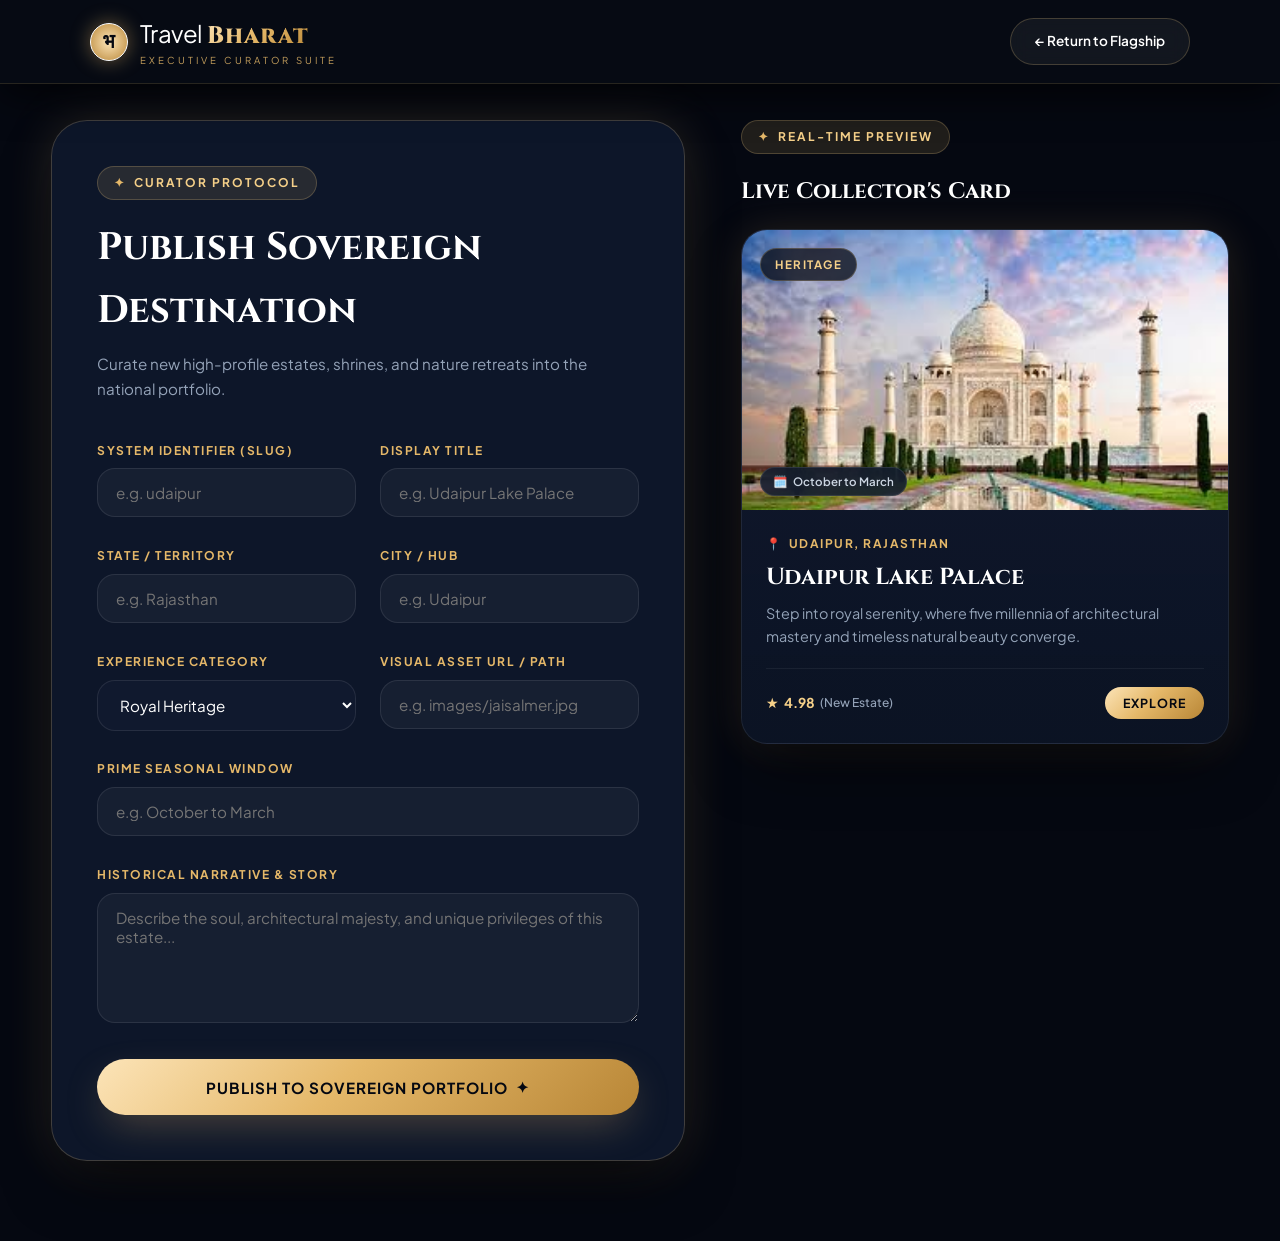
==== commit 5d5064d3: "feat: add styling for select dropdown inputs and include dam reservoir image asset" ====
--- a/admin.html
+++ b/admin.html
@@ -65,6 +65,25 @@
             box-shadow: 0 0 20px rgba(229, 184, 105, 0.2);
         }
 
+        select.lux-input {
+            background-color: #10192e;
+            color: var(--text-pure);
+            cursor: pointer;
+        }
+
+        .lux-input option {
+            background-color: #10192e;
+            color: #ffffff;
+            padding: 12px 16px;
+        }
+
+        .lux-input option:hover,
+        .lux-input option:focus,
+        .lux-input option:checked {
+            background-color: #1a2744;
+            color: var(--gold-primary);
+        }
+
         .lux-textarea {
             height: 130px;
             resize: vertical;
@@ -80,9 +99,23 @@
             .admin-layout {
                 grid-template-columns: 1fr;
                 margin-top: 100px;
+                gap: 2rem;
             }
             .admin-preview-panel {
                 position: static;
+            }
+        }
+        @media (max-width: 600px) {
+            .admin-layout {
+                padding: 0 3%;
+                margin-top: 85px;
+            }
+            .admin-form-panel {
+                padding: 24px 18px;
+            }
+            .form-row {
+                grid-template-columns: 1fr;
+                gap: 0;
             }
         }
     </style>
@@ -207,13 +240,36 @@
 </div>
 
 <script src="config.js"></script>
+<script src="data.js?v=5"></script>
 <script>
+function normalizeImagePath(raw, fallbackObj) {
+    let img = (raw || "").trim();
+    if (img.toLowerCase().startsWith("images/")) {
+        img = "images/" + img.slice(7);
+    } else if (img.toLowerCase().startsWith("/images/")) {
+        img = "images/" + img.slice(8);
+    }
+    if (img.toLowerCase() === "images/pachmarhi.jpg") {
+        img = "images/pachmarhi.JPG";
+    }
+    if (!img && typeof getPlaceImage === "function" && fallbackObj) {
+        img = getPlaceImage(fallbackObj);
+    }
+    return img || "images/jaisalmer.jpg";
+}
+
 function updateLivePreview() {
     const title = document.getElementById("title").value || "Udaipur Lake Palace";
     const state = (document.getElementById("state").value || "RAJASTHAN").toUpperCase();
     const city = document.getElementById("city").value ? document.getElementById("city").value.toUpperCase() + ", " : "";
     const cat = (document.getElementById("category").value || "HERITAGE").toUpperCase();
-    const img = document.getElementById("image").value || "images/jaisalmer.jpg";
+    const rawImg = document.getElementById("image").value;
+    const img = normalizeImagePath(rawImg, {
+        name: document.getElementById("name").value,
+        title: title,
+        state: state,
+        category: cat
+    });
     const season = document.getElementById("bestTime").value || "October to March";
     const desc = document.getElementById("description").value || "Step into royal serenity, where five millennia of architectural mastery and timeless natural beauty converge.";
 
@@ -231,13 +287,19 @@
     submitBtn.disabled = true;
     submitBtn.innerHTML = "<span>Publishing to Portfolio...</span>";
 
+    const name = document.getElementById("name").value.toLowerCase().trim();
+    const title = document.getElementById("title").value.trim();
+    const state = document.getElementById("state").value.toLowerCase().trim();
+    const category = document.getElementById("category").value.toLowerCase();
+    const rawImage = document.getElementById("image").value.trim();
+
     const data = {
-        name: document.getElementById("name").value.toLowerCase().trim(),
-        title: document.getElementById("title").value.trim(),
-        state: document.getElementById("state").value.toLowerCase().trim(),
+        name: name,
+        title: title,
+        state: state,
         city: document.getElementById("city").value.trim(),
-        category: document.getElementById("category").value.toLowerCase(),
-        image: document.getElementById("image").value.trim() || "images/tajmahal.jpg",
+        category: category,
+        image: normalizeImagePath(rawImage, { name, title, state, category }),
         description: document.getElementById("description").value.trim(),
         bestTime: document.getElementById("bestTime").value.trim() || "October to March"
     };
--- a/style.css
+++ b/style.css
@@ -580,9 +580,10 @@
     width: 100%;
 }
 
-.dock-select option {
-    background: var(--bg-surface-elevated);
-    color: var(--text-pure);
+.dock-select option,
+select option {
+    background: var(--bg-surface-elevated, #16223d);
+    color: var(--text-pure, #ffffff);
 }
 
 .dock-btn {
@@ -855,39 +856,170 @@
    STATE DISCOVERY CAROUSEL & STRIP
    ========================================================================== */
 
+.states-filter-bar {
+    max-width: 1400px;
+    margin: 0 auto 24px;
+    display: flex;
+    align-items: center;
+    justify-content: space-between;
+    gap: 15px;
+    flex-wrap: wrap;
+}
+
+.state-filter-tabs {
+    display: flex;
+    gap: 8px;
+    overflow-x: auto;
+    scrollbar-width: none;
+    padding: 4px 2px;
+}
+
+.state-filter-tabs::-webkit-scrollbar {
+    display: none;
+}
+
+.state-tab {
+    background: rgba(255, 255, 255, 0.04);
+    border: 1px solid rgba(255, 255, 255, 0.08);
+    border-radius: var(--radius-full);
+    padding: 8px 18px;
+    color: var(--text-secondary);
+    font-size: 0.82rem;
+    font-weight: 600;
+    cursor: pointer;
+    white-space: nowrap;
+    transition: all 0.3s cubic-bezier(0.2, 0.8, 0.2, 1);
+}
+
+.state-tab:hover {
+    background: rgba(229, 184, 105, 0.12);
+    border-color: var(--gold-border);
+    color: var(--text-pure);
+    transform: translateY(-2px);
+}
+
+.state-tab.active {
+    background: var(--gold-grad);
+    border-color: var(--gold-accent);
+    color: var(--bg-void);
+    font-weight: 700;
+    box-shadow: 0 4px 15px rgba(229, 184, 105, 0.3);
+}
+
+.state-carousel-controls {
+    display: flex;
+    gap: 10px;
+}
+
+.state-arrow-btn {
+    width: 42px;
+    height: 42px;
+    border-radius: 50%;
+    background: rgba(16, 25, 46, 0.85);
+    border: 1px solid var(--gold-border);
+    color: var(--gold-primary);
+    font-size: 1.1rem;
+    cursor: pointer;
+    display: flex;
+    align-items: center;
+    justify-content: center;
+    transition: all 0.3s ease;
+    backdrop-filter: blur(10px);
+}
+
+.state-arrow-btn:hover {
+    background: var(--gold-grad);
+    color: var(--bg-void);
+    border-color: var(--gold-accent);
+    transform: scale(1.08);
+    box-shadow: 0 0 15px rgba(229, 184, 105, 0.35);
+}
+
 .states-strip-wrapper {
     position: relative;
     max-width: 1400px;
     margin: 0 auto;
 }
 
+.strip-nav-btn {
+    position: absolute;
+    top: 50%;
+    transform: translateY(-50%);
+    width: 46px;
+    height: 46px;
+    border-radius: 50%;
+    background: rgba(11, 17, 32, 0.9);
+    border: 1px solid var(--gold-border);
+    color: var(--gold-primary);
+    font-size: 1.2rem;
+    cursor: pointer;
+    z-index: 10;
+    display: flex;
+    align-items: center;
+    justify-content: center;
+    backdrop-filter: blur(12px);
+    transition: all 0.3s cubic-bezier(0.2, 0.8, 0.2, 1);
+    box-shadow: 0 10px 25px rgba(0, 0, 0, 0.6);
+}
+
+.strip-prev {
+    left: -20px;
+}
+
+.strip-next {
+    right: -20px;
+}
+
+.strip-nav-btn:hover {
+    background: var(--gold-grad);
+    color: var(--bg-void);
+    border-color: var(--gold-accent);
+    transform: translateY(-50%) scale(1.1);
+    box-shadow: var(--shadow-gold);
+}
+
 .states-strip {
     display: flex;
-    gap: 1.6rem;
+    gap: 1.5rem;
     overflow-x: auto;
-    padding: 20px 10px 35px;
+    padding: 15px 5px 35px;
     scroll-snap-type: x mandatory;
     scrollbar-width: thin;
+    scroll-behavior: smooth;
 }
 
 .states-strip::-webkit-scrollbar {
     height: 6px;
 }
 
+.states-strip::-webkit-scrollbar-track {
+    background: rgba(255, 255, 255, 0.03);
+    border-radius: var(--radius-full);
+}
+
+.states-strip::-webkit-scrollbar-thumb {
+    background: rgba(229, 184, 105, 0.25);
+    border-radius: var(--radius-full);
+}
+
+.states-strip::-webkit-scrollbar-thumb:hover {
+    background: var(--gold-accent);
+}
+
 .state-card {
-    flex: 0 0 260px;
+    flex: 0 0 280px;
     scroll-snap-align: start;
-    height: 330px;
+    height: 360px;
     border-radius: var(--radius-lg);
     position: relative;
     overflow: hidden;
     text-decoration: none;
     border: 1px solid rgba(255, 255, 255, 0.08);
     box-shadow: var(--shadow-card);
-    transition: all 0.5s cubic-bezier(0.2, 0.8, 0.2, 1);
+    transition: all 0.45s cubic-bezier(0.2, 0.8, 0.2, 1);
     display: flex;
     flex-direction: column;
-    justify-content: flex-end;
+    justify-content: space-between;
     padding: 24px;
 }
 
@@ -903,67 +1035,102 @@
 .state-card-overlay {
     position: absolute;
     inset: 0;
-    background: linear-gradient(180deg, rgba(5, 8, 17, 0.1) 0%, rgba(5, 8, 17, 0.7) 60%, rgba(5, 8, 17, 0.95) 100%);
+    background: linear-gradient(180deg, rgba(5, 8, 17, 0.3) 0%, rgba(5, 8, 17, 0.6) 45%, rgba(5, 8, 17, 0.95) 100%);
     z-index: 2;
     transition: background 0.4s ease;
 }
 
 .state-card:hover .state-card-bg {
-    transform: scale(1.12);
+    transform: scale(1.1);
 }
 
 .state-card:hover {
-    transform: translateY(-10px);
+    transform: translateY(-8px);
     border-color: var(--gold-border);
-    box-shadow: var(--shadow-card), 0 0 35px rgba(229, 184, 105, 0.2);
-}
-
-.state-card-content {
+    box-shadow: var(--shadow-card), 0 0 35px rgba(229, 184, 105, 0.22);
+}
+
+.state-card-top {
     position: relative;
     z-index: 3;
+    display: flex;
+    justify-content: space-between;
+    align-items: center;
+}
+
+.state-badge-pill {
+    display: inline-block;
+    padding: 4px 10px;
+    background: rgba(11, 17, 32, 0.7);
+    border: 1px solid rgba(255, 255, 255, 0.12);
+    border-radius: var(--radius-full);
+    font-size: 0.68rem;
+    font-weight: 700;
+    color: var(--text-pure);
+    backdrop-filter: blur(8px);
 }
 
 .state-count-pill {
     display: inline-block;
-    padding: 4px 12px;
+    padding: 4px 10px;
     background: rgba(229, 184, 105, 0.2);
     border: 1px solid var(--gold-border);
     border-radius: var(--radius-full);
     font-size: 0.68rem;
     font-weight: 700;
     text-transform: uppercase;
-    letter-spacing: 1.5px;
+    letter-spacing: 1px;
     color: var(--gold-primary);
-    margin-bottom: 8px;
     backdrop-filter: blur(8px);
+}
+
+.state-card-content {
+    position: relative;
+    z-index: 3;
 }
 
 .state-name {
     font-family: var(--font-heading);
-    font-size: 1.45rem;
-    font-weight: 700;
+    font-size: 1.5rem;
+    font-weight: 800;
     color: var(--text-pure);
     margin-bottom: 4px;
+    line-height: 1.2;
+}
+
+.state-subtitle {
+    font-size: 0.85rem;
+    color: var(--text-secondary);
+    line-height: 1.4;
+    margin-bottom: 12px;
 }
 
 .state-arrow {
     display: inline-flex;
     align-items: center;
     gap: 6px;
-    font-size: 0.75rem;
-    font-weight: 700;
+    font-size: 0.76rem;
+    font-weight: 800;
     color: var(--gold-primary);
     text-transform: uppercase;
-    letter-spacing: 1px;
-    margin-top: 6px;
-    opacity: 0;
-    transform: translateX(-10px);
+    letter-spacing: 1.5px;
     transition: all 0.3s ease;
 }
 
 .state-card:hover .state-arrow {
-    opacity: 1;
-    transform: translateX(0);
+    color: #ffffff;
+    transform: translateX(4px);
+}
+
+@media (max-width: 768px) {
+    .strip-nav-btn {
+        display: none;
+    }
+    .state-card {
+        flex: 0 0 240px;
+        height: 330px;
+        padding: 18px;
+    }
 }
 
 /* ==========================================================================
@@ -1917,7 +2084,7 @@
 }
 
 /* ==========================================================================
-   RESPONSIVE LAYOUT BREAKPOINTS
+   RESPONSIVE LAYOUT BREAKPOINTS & MOBILE-FIRST OPTIMIZATIONS
    ========================================================================== */
 
 @media (max-width: 1200px) {
@@ -1936,6 +2103,7 @@
     .planner-grid,
     .details-layout {
         grid-template-columns: 1fr;
+        gap: 2.5rem;
     }
     .testimonials-grid {
         grid-template-columns: 1fr;
@@ -1943,7 +2111,7 @@
     .concierge-dock {
         flex-direction: column;
         border-radius: var(--radius-lg);
-        padding: 18px;
+        padding: 16px;
     }
     .dock-field {
         width: 100%;
@@ -1957,31 +2125,191 @@
     .nav-links.open {
         display: flex;
         flex-direction: column;
-        position: absolute;
-        top: 100%;
+        position: fixed;
+        top: 72px;
         left: 0;
         right: 0;
-        background: rgba(7, 11, 20, 0.97);
-        backdrop-filter: blur(25px);
-        padding: 30px;
+        bottom: 0;
+        background: rgba(5, 8, 17, 0.98);
+        backdrop-filter: blur(30px);
+        -webkit-backdrop-filter: blur(30px);
+        padding: 35px 25px;
         border-bottom: 1px solid var(--gold-border);
         box-shadow: var(--shadow-lux);
+        z-index: 1500;
+        gap: 18px;
+        overflow-y: auto;
+    }
+    .nav-links.open li a {
+        font-size: 1.25rem;
+        display: block;
+        padding: 10px 0;
+        border-bottom: 1px solid rgba(255, 255, 255, 0.06);
     }
     .menu-toggle {
-        display: block;
+        display: flex;
+        align-items: center;
+        justify-content: center;
+        background: rgba(255, 255, 255, 0.04);
+        border: 1px solid var(--gold-border);
+        border-radius: var(--radius-sm);
+        color: var(--gold-primary);
+        font-size: 1.4rem;
+        width: 42px;
+        height: 42px;
+        cursor: pointer;
+        transition: all 0.25s ease;
+    }
+    .menu-toggle:hover {
+        background: var(--gold-grad);
+        color: var(--bg-void);
     }
 }
 
 @media (max-width: 768px) {
     section {
-        padding: 70px 5%;
+        padding: 60px 5%;
+    }
+    .hero {
+        padding: 110px 5% 50px;
+        min-height: auto;
+    }
+    .hero h1 {
+        font-size: clamp(2.2rem, 8vw, 3.6rem);
+        line-height: 1.15;
+    }
+    .hero-subtitle {
+        font-size: 0.98rem;
+        line-height: 1.6;
+        margin-bottom: 1.8rem;
+    }
+    .gold-badge {
+        font-size: 0.72rem;
+        padding: 6px 14px;
     }
     .grid-container {
         grid-template-columns: 1fr;
-    }
-    .hero {
-        padding: 120px 5% 60px;
-    }
+        gap: 1.5rem;
+    }
+    
+    /* Stats 2x2 grid on tablet & mobile */
+    .stats-grid {
+        grid-template-columns: repeat(2, 1fr);
+        gap: 1rem;
+    }
+    .stat-card {
+        padding: 22px 15px;
+    }
+    .stat-number {
+        font-size: 2.2rem;
+    }
+    .stat-label {
+        font-size: 0.72rem;
+        letter-spacing: 1px;
+    }
+
+    /* Filters Touch Carousel */
+    .filter-bar-wrapper {
+        flex-direction: column;
+        align-items: flex-start;
+        gap: 15px;
+        margin-bottom: 2rem;
+    }
+    .lux-filters {
+        width: 100%;
+        overflow-x: auto;
+        white-space: nowrap;
+        scrollbar-width: none;
+        -webkit-overflow-scrolling: touch;
+        padding-bottom: 6px;
+    }
+    .lux-filters::-webkit-scrollbar {
+        display: none;
+    }
+    .filter-tab {
+        padding: 8px 16px;
+        font-size: 0.8rem;
+        flex-shrink: 0;
+    }
+
+    /* Destination Card Mobile Optimization */
+    .lux-card {
+        border-radius: var(--radius-md);
+    }
+    .card-img-wrapper {
+        height: 220px;
+    }
+    .card-content {
+        padding: 20px;
+    }
+    .card-title {
+        font-size: 1.35rem;
+    }
+    .card-description {
+        font-size: 0.88rem;
+        -webkit-line-clamp: 3;
+    }
+    .card-footer {
+        flex-wrap: wrap;
+        gap: 12px;
+    }
+    .card-btn-group {
+        width: 100%;
+        display: flex;
+        gap: 8px;
+    }
+    .card-quick-btn,
+    .card-link-btn {
+        flex: 1;
+        text-align: center;
+        justify-content: center;
+        padding: 10px;
+        font-size: 0.8rem;
+    }
+
+    /* States Carousel Touch */
+    .states-filter-bar {
+        margin-bottom: 16px;
+    }
+    .state-tab {
+        padding: 7px 14px;
+        font-size: 0.78rem;
+    }
+    .state-card {
+        flex: 0 0 240px;
+        height: 330px;
+        padding: 18px;
+    }
+    .state-name {
+        font-size: 1.35rem;
+    }
+    .state-subtitle {
+        font-size: 0.8rem;
+    }
+
+    /* Bespoke Planner Mobile */
+    .planner-container {
+        padding: 20px 16px;
+    }
+    .planner-options-row {
+        display: grid;
+        grid-template-columns: 1fr;
+        gap: 8px;
+    }
+    .planner-choice-btn {
+        width: 100%;
+        text-align: left;
+        padding: 12px 14px;
+        font-size: 0.85rem;
+    }
+    .planner-preview-card {
+        padding: 22px 18px;
+    }
+    .preview-title {
+        font-size: 1.3rem;
+    }
+
+    /* Footer Mobile */
     .footer-grid {
         grid-template-columns: 1fr;
         gap: 2.5rem;
@@ -1991,13 +2319,217 @@
         gap: 15px;
         text-align: center;
     }
+
+    /* Floating Concierge Buttons */
+    .whatsapp-float {
+        bottom: 20px;
+        left: 18px;
+        width: 50px;
+        height: 50px;
+    }
+    .whatsapp-float svg {
+        width: 26px;
+        height: 26px;
+    }
+    #backToTop {
+        bottom: 20px;
+        right: 18px;
+        width: 44px;
+        height: 44px;
+        font-size: 1.1rem;
+    }
+
+    /* Modal Mobile */
+    .modal-backdrop {
+        padding: 12px;
+    }
+    .modal-hero-img {
+        height: 220px;
+    }
+    .modal-body {
+        padding: 22px 18px;
+    }
+    .modal-body h2 {
+        font-size: 1.6rem !important;
+    }
+}
+
+@media (max-width: 480px) {
+    /* Header on small smartphones */
+    .navbar {
+        padding: 12px 4%;
+    }
+    .logo-container {
+        gap: 8px;
+    }
+    .logo-crest {
+        width: 36px;
+        height: 36px;
+        font-size: 1.1rem;
+    }
+    .logo-text {
+        font-size: 1.15rem;
+    }
+    .logo-tagline {
+        display: none; /* Hide tagline on phone screens so logo doesn't squeeze */
+    }
+    .navbar .btn-gold {
+        padding: 8px 14px;
+        font-size: 0.72rem;
+        letter-spacing: 0.5px;
+    }
+    .navbar .btn-outline {
+        display: none; /* In state.html / place.html, hide secondary outline button on small phone screens */
+    }
+
+    /* Hero */
+    .hero {
+        padding: 95px 4% 40px;
+    }
+    .hero h1 {
+        font-size: 2.1rem;
+    }
+    .trending-chips {
+        gap: 6px;
+    }
+    .chip-item {
+        padding: 5px 10px;
+        font-size: 0.75rem;
+    }
+    .seal-container {
+        flex-direction: column;
+        text-align: center;
+        gap: 8px;
+    }
+
+    /* Stats Grid 2x2 */
+    .stats-grid {
+        grid-template-columns: 1fr 1fr;
+        gap: 8px;
+    }
+    .stat-card {
+        padding: 16px 10px;
+    }
+    .stat-number {
+        font-size: 1.8rem;
+    }
+    .stat-label {
+        font-size: 0.65rem;
+    }
+
+    /* State Page Facts 2x2 Grid */
+    .state-facts-grid {
+        grid-template-columns: 1fr 1fr;
+        gap: 8px;
+    }
+    .state-fact-card {
+        padding: 12px 10px;
+        gap: 10px;
+    }
+    .state-fact-icon {
+        width: 34px;
+        height: 34px;
+        font-size: 1.2rem;
+    }
+    .state-fact-label {
+        font-size: 0.62rem;
+        letter-spacing: 1px;
+    }
+    .state-fact-value {
+        font-size: 0.82rem;
+    }
+
+    /* State Page Hero */
+    .regional-hero {
+        min-height: 38vh;
+        padding: 35px 4% 40px;
+    }
+    .regional-title {
+        font-size: 1.85rem;
+    }
+    .regional-desc {
+        font-size: 0.92rem;
+    }
+
+    /* State Switcher Bar */
+    .state-switcher-section {
+        top: 60px;
+        padding: 10px 4%;
+    }
+    .state-switcher-label {
+        display: none; /* Hide label on phones to maximize pills swipe room */
+    }
+
+    /* State Concierge Banner */
+    .state-concierge-box {
+        padding: 24px 16px;
+    }
+    .state-concierge-text h3 {
+        font-size: 1.35rem;
+    }
+    .state-concierge-text p {
+        font-size: 0.88rem;
+    }
+
+    /* Place Details Mobile */
+    .cinematic-hero {
+        min-height: 44vh;
+        padding: 90px 4% 35px;
+    }
+    .cinematic-title {
+        font-size: 1.9rem;
+    }
+    .info-card {
+        padding: 22px 16px;
+    }
+    .sidebar-card {
+        padding: 22px 16px;
+    }
     .details-feature-grid {
-        grid-template-columns: 1fr;
-    }
-    .stats-grid {
-        grid-template-columns: 1fr;
-    }
-    .planner-container {
-        padding: 25px;
+        grid-template-columns: 1fr 1fr;
+        gap: 10px;
+    }
+    .detail-feature-item {
+        padding: 12px 10px;
+    }
+    .detail-feature-item h4 {
+        font-size: 0.65rem;
+    }
+    .detail-feature-item p {
+        font-size: 0.85rem;
+    }
+    .newsletter-box {
+        flex-direction: column;
+        border-radius: var(--radius-md);
+        padding: 6px;
+    }
+    .newsletter-input {
+        width: 100%;
+        padding: 10px;
+    }
+    .newsletter-box button {
+        width: 100%;
+    }
+
+    /* Small Phone Modal & Privileges */
+    .modal-hero-img {
+        height: 180px;
+    }
+    .modal-body {
+        padding: 16px 14px;
+    }
+    .modal-body h2 {
+        font-size: 1.35rem !important;
+    }
+    .modal-close-btn {
+        top: 10px;
+        right: 10px;
+        width: 34px;
+        height: 34px;
+        font-size: 1rem;
+    }
+    .info-card div[style*="grid-template-columns: 1fr 1fr"] {
+        grid-template-columns: 1fr !important;
+        gap: 1rem;
     }
 }
